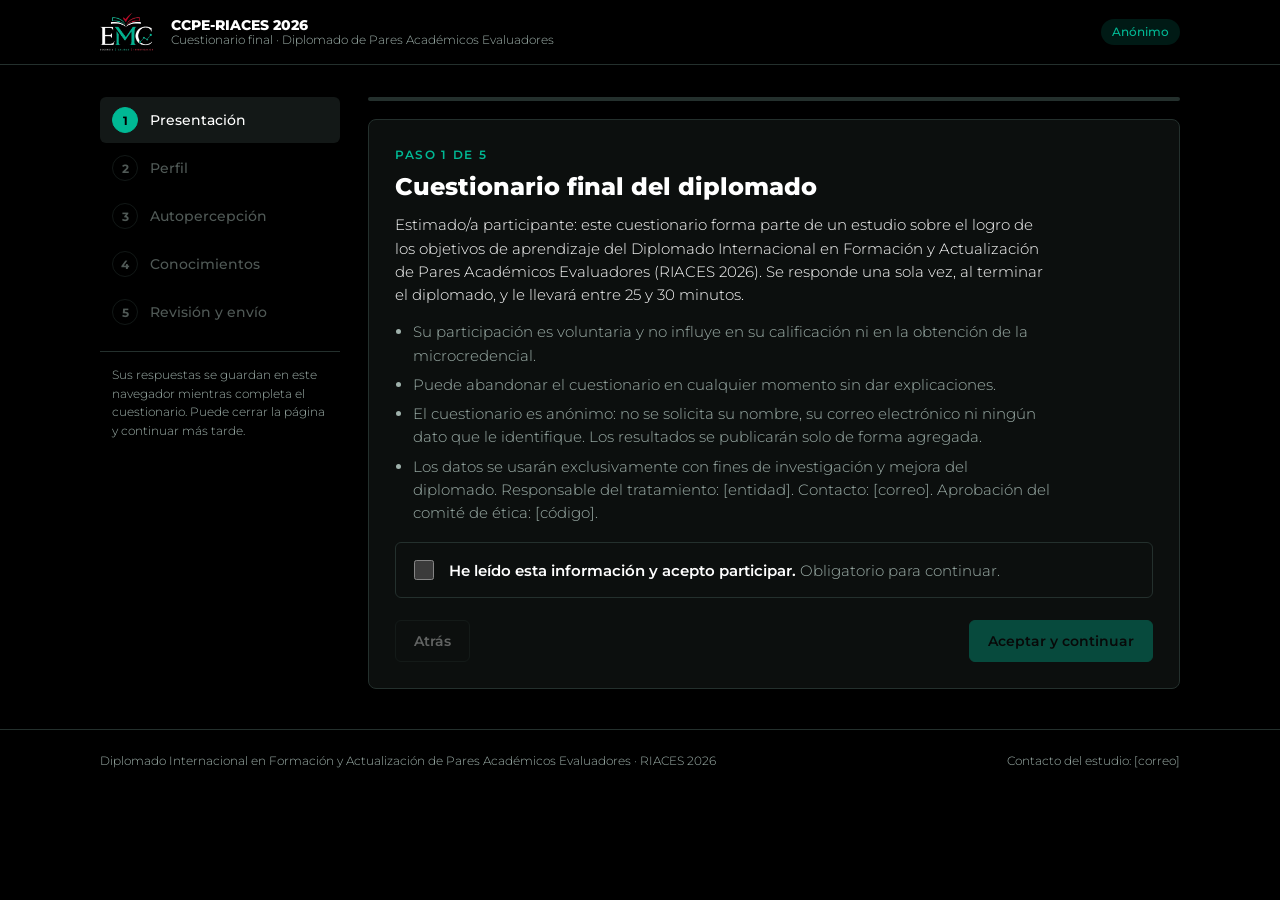
==== index.html @ 91d0dead "Cuestionario CCPE-RIACES 2026 (solo postest) y panel de evaluadores - index.html: cuestionario anóni" ====
<!DOCTYPE html>
<html lang="es">
<head>
<meta charset="utf-8">
<meta name="viewport" content="width=device-width, initial-scale=1">
<title>Cuestionario final · CCPE-RIACES 2026</title>
<meta name="robots" content="noindex">
<link href="https://fonts.googleapis.com/css2?family=Montserrat:wght@300;400;500;600;700;800;900&display=swap" rel="stylesheet">
<link rel="stylesheet" href="assets/base.css">
<style>
.runner{display:grid;grid-template-columns:240px 1fr;gap:28px;align-items:start;padding-top:32px}
.steps{position:sticky;top:90px;display:flex;flex-direction:column;gap:2px}
.steps button{display:flex;align-items:center;gap:12px;text-align:left;background:none;border:none;padding:10px 12px;border-radius:6px;cursor:pointer;color:var(--muted);font-weight:500;font-size:14px}
.steps button:disabled{cursor:default;opacity:.5}
.steps button .n{width:26px;height:26px;border-radius:50%;border:1px solid var(--line);display:flex;align-items:center;justify-content:center;font-size:12px;font-weight:700;flex:none}
.steps button.done .n{background:var(--accent-soft);border-color:var(--accent);color:var(--accent)}
.steps button[aria-current="step"]{background:var(--panel2);color:var(--text)}
.steps button[aria-current="step"] .n{background:var(--accent);border-color:var(--accent);color:#000}
.steps .side{margin-top:14px;padding:14px 12px;border-top:1px solid var(--line);font-size:12px;color:var(--muted)}
.stage .panel{padding:26px}
.progress{height:4px;background:var(--line);border-radius:2px;overflow:hidden;margin-bottom:18px}
.progress i{display:block;height:100%;background:var(--accent);transition:width .25s}
.navrow{display:flex;justify-content:space-between;gap:10px;margin-top:22px;flex-wrap:wrap;align-items:center}
.consent li{margin:6px 0}
.check{display:flex;gap:12px;align-items:center;margin-top:18px;padding:14px;border:1px solid var(--line);border-radius:6px;cursor:pointer}
.check input{accent-color:var(--accent);width:20px;height:20px;flex:none}
.codegrid{display:grid;grid-template-columns:repeat(3,1fr);gap:14px;margin-top:18px}
label.f{display:flex;flex-direction:column;gap:6px;font-size:13px;color:var(--muted)}
input.t,select.t{background:var(--panel2);border:1px solid var(--line);border-radius:6px;padding:10px 12px;color:var(--text);font:inherit;font-weight:400}
input.t:focus,select.t:focus{border-color:var(--accent);outline:none}
.code{display:flex;gap:6px;margin-top:22px;align-items:center;flex-wrap:wrap}
.code span.c{width:48px;height:58px;border:1px solid var(--line);border-radius:6px;display:flex;align-items:center;justify-content:center;font-weight:900;font-size:26px;background:var(--panel2)}
.code span.c.ok{border-color:var(--accent);color:var(--accent)}
.code .sep{width:10px}
.qa{display:flex;flex-direction:column;gap:18px}
.qa .q{display:grid;grid-template-columns:52px 1fr;gap:10px 14px;padding:4px 0 16px;border-bottom:1px solid var(--line)}
.qa .q .id{font-weight:800;color:var(--accent)}
.qa .q.miss{box-shadow:inset 3px 0 0 var(--red);padding-left:10px}
.opts{display:flex;gap:6px;flex-wrap:wrap}
.opt{border:1px solid var(--line);background:transparent;border-radius:999px;padding:7px 13px;font-size:13px;cursor:pointer}
.opt:hover{border-color:var(--accent)}
.opt[aria-pressed="true"]{background:var(--accent);border-color:var(--accent);color:#000;font-weight:600}
.hint{font-size:12px;color:var(--muted);margin-top:4px}
.lk-head{display:grid;grid-template-columns:1fr repeat(5,46px);gap:6px;font-size:11px;color:var(--muted);text-align:center;align-items:end;padding:8px 0;position:sticky;top:64px;background:var(--panel);z-index:2}
.lk-head span:first-child{text-align:left}
.lk-mod{margin-top:16px;font-weight:700;font-size:13px;color:var(--accent);letter-spacing:.06em;text-transform:uppercase}
.lk{display:grid;grid-template-columns:1fr repeat(5,46px);gap:6px;align-items:center;padding:10px 0;border-bottom:1px solid var(--line)}
.lk.miss{box-shadow:inset 3px 0 0 var(--red);padding-left:10px}
.lk p b{color:var(--accent);font-weight:800;margin-right:8px}
.lk button{height:38px;border-radius:6px;border:1px solid var(--line);background:transparent;cursor:pointer;font-weight:700}
.lk button:hover{border-color:var(--accent)}
.lk button[aria-pressed="true"]{background:var(--accent);border-color:var(--accent);color:#000}
.qnav{display:flex;gap:14px;flex-wrap:wrap;margin-bottom:20px}
.qnav .grp{display:flex;gap:4px;align-items:center;flex-wrap:wrap}
.qnav .grp small{font-size:11px;color:var(--muted);margin-right:4px;font-weight:600}
.qdot{width:22px;height:22px;border-radius:50%;border:1px solid var(--line);background:transparent;font-size:9px;font-weight:700;cursor:pointer;color:var(--muted);padding:0}
.qdot.ans{background:rgba(0,184,148,.45);color:#fff;border-color:transparent}
.qdot.cur{box-shadow:0 0 0 2px #fff}
.qdot:disabled{cursor:default;opacity:.4}
.stem{font-size:19px;font-weight:400;line-height:1.5;max-width:70ch}
.stem b{color:var(--accent);font-weight:900;margin-right:10px}
.mc{display:flex;flex-direction:column;gap:8px;margin-top:20px;max-width:780px}
.mc button{display:grid;grid-template-columns:34px 1fr;gap:12px;align-items:center;text-align:left;border:1px solid var(--line);background:var(--panel2);border-radius:8px;padding:12px 14px;cursor:pointer;font-size:15px;font-weight:300;line-height:1.45}
.mc button .L{width:30px;height:30px;border-radius:50%;border:1px solid var(--line);display:flex;align-items:center;justify-content:center;font-weight:800;font-size:13px}
.mc button:hover{border-color:var(--accent)}
.mc button[aria-pressed="true"]{border-color:var(--accent);background:var(--accent-soft)}
.mc button[aria-pressed="true"] .L{background:var(--accent);color:#000;border-color:var(--accent)}
.mc button.dk{color:var(--muted);font-style:italic}
.kbd{font-size:12px;color:var(--muted)}
.kbd kbd{font-family:inherit;border:1px solid var(--line);border-radius:4px;padding:1px 6px;font-size:11px}
.err{margin-top:16px;padding:12px 16px;border-radius:8px;border-left:4px solid var(--red);background:var(--red-soft)}
.sum{display:grid;grid-template-columns:repeat(4,1fr)}
.big{font-weight:900;font-size:44px;letter-spacing:.12em;color:var(--accent)}
.spinner{width:18px;height:18px;border:2px solid rgba(0,0,0,.3);border-top-color:#000;border-radius:50%;animation:sp 0.8s linear infinite}
@keyframes sp{to{transform:rotate(360deg)}}
textarea.t{width:100%;min-height:120px;background:var(--panel2);border:1px solid var(--line);border-radius:6px;color:var(--text);font:12px/1.4 monospace;padding:10px}
@media (max-width:900px){.runner{grid-template-columns:1fr}.steps{position:static;flex-direction:row;flex-wrap:wrap}.sum{grid-template-columns:repeat(2,1fr)}}
@media (max-width:560px){.codegrid{grid-template-columns:1fr}.lk,.lk-head{grid-template-columns:1fr repeat(5,34px)}.qa .q{grid-template-columns:1fr}.stage .panel{padding:18px}}

/* v2 · escala retrospectiva antes/ahora */
.rt{display:grid;grid-template-columns:1fr auto;gap:10px 18px;align-items:center;padding:12px 0;border-bottom:1px solid var(--line)}
.rt.miss{box-shadow:inset 3px 0 0 var(--red);padding-left:10px}
.rt p b{color:var(--accent);font-weight:800;margin-right:8px}
.rt .pair{display:flex;flex-direction:column;gap:6px}
.rt .row{display:grid;grid-template-columns:150px repeat(5,40px);gap:5px;align-items:center}
.rt .row span{font-size:12px;color:var(--muted);text-align:right;padding-right:6px}
.rt .row.now span{color:var(--text);font-weight:600}
.rt button{height:34px;border-radius:6px;border:1px solid var(--line);background:transparent;cursor:pointer;font-weight:700;font-size:13px}
.rt button:hover{border-color:var(--accent)}
.rt .row.before button[aria-pressed="true"]{background:#fff;border-color:#fff;color:#000}
.rt .row.now button[aria-pressed="true"]{background:var(--accent);border-color:var(--accent);color:#000}
.scale{display:grid;grid-template-columns:150px repeat(5,40px);gap:5px;font-size:11px;color:var(--muted);text-align:center;justify-content:end;padding:8px 0;position:sticky;top:64px;background:var(--panel);z-index:2;border-bottom:1px solid var(--line)}
@media (max-width:760px){.rt{grid-template-columns:1fr}.rt .row,.scale{grid-template-columns:110px repeat(5,1fr)}.scale{justify-content:stretch}}
</style>
</head>
<body>
<header class="top"><div class="wrap">
  <img src="assets/logo.png" alt="EMC · La Clase de Kike">
  <div class="brandtxt"><b>CCPE-RIACES 2026</b><span>Cuestionario final · Diplomado de Pares Académicos Evaluadores</span></div>
  <span class="pill acc">Anónimo</span>
</div></header>

<main class="wrap runner">
  <aside class="steps" id="steps" aria-label="Pasos del cuestionario"></aside>
  <div class="stage" id="stage" aria-live="polite"></div>
</main>
<footer class="ft"><div class="wrap"><span>Diplomado Internacional en Formación y Actualización de Pares Académicos Evaluadores · RIACES 2026</span><span>Contacto del estudio: [correo]</span></div></footer>

<script src="config.js"></script>
<script src="assets/items.js"></script>
<script>
const API = (window.CCPE_CONFIG||{}).API_URL || '';
const ITEMS = window.CCPE_ITEMS;
const BITEMS = window.CCPE_BITEMS;
const MODS = ['Perspectiva iberoamericana del aseguramiento de la calidad','Actuación estratégica del par en la evaluación externa','Innovación y juicio evaluativo'];
const COUNTRIES = ['Argentina','Bolivia','Brasil','Chile','Colombia','Costa Rica','Cuba','Ecuador','El Salvador','España','Guatemala','Honduras','México','Nicaragua','Panamá','Paraguay','Perú','Portugal','Puerto Rico','República Dominicana','Uruguay','Venezuela','Otro'];
const AQ = [
 {id:'A2',q:'País en el que desarrolla principalmente su actividad',sel:COUNTRIES},
 {id:'A3',q:'Género',o:['Mujer','Hombre','Otro','Prefiero no responder']},
 {id:'A4',q:'Edad',o:['< 35','35-44','45-54','55-64','65 o más']},
 {id:'A5',q:'Máximo nivel académico alcanzado',o:['Grado o licenciatura','Especialización','Máster o maestría','Doctorado']},
 {id:'A6',q:'Área de conocimiento principal',sel:['Educación','Artes y humanidades','Ciencias sociales, periodismo e información','Administración de empresas y derecho','Ciencias naturales, matemáticas y estadística','Tecnologías de la información y la comunicación','Ingeniería, industria y construcción','Agricultura, silvicultura, pesca y veterinaria','Salud y bienestar','Servicios']},
 {id:'A7',q:'Perfil profesional principal',o:['Par evaluador activo','Personal técnico de agencia','Responsable o gestor de calidad en una IES','Directivo de IES','Docente o investigador','Otro']},
 {id:'A8',q:'Años de experiencia en aseguramiento de la calidad',o:['Menos de 2','2-5','6-10','Más de 10']},
 {id:'A9',q:'Número de evaluaciones externas en las que ha participado como par',o:['0','1-3','4-10','Más de 10']},
 {id:'A10',q:'Modalidades de evaluación externa en las que ha participado',o:['Presencial','Virtual','Híbrida','Ninguna'],multi:1},
 {id:'A11',q:'¿Ha evaluado alguna vez con un marco distinto al de su propio país?',o:['Sí','No']},
 {id:'A12',q:'Formación previa como par evaluador (antes de este diplomado)',o:['Ninguna','De una agencia nacional','Edición 2025 de este diplomado','Otra formación internacional'],multi:1},
 {id:'A13',q:'Frecuencia con la que usa IA generativa en su trabajo profesional',o:['Nunca','Rara vez','A veces','A menudo','Siempre']},
 {id:'A14',q:'Familiaridad con las microcredenciales antes del diplomado',o:['Ninguna','Baja','Media','Alta']},
 {id:'A15',q:'Número de sesiones sincrónicas del diplomado a las que asistió',o:['0','1','2','3','4','5','6']},
 {id:'A16',q:'Proporción de lecturas base que leyó',o:['Ninguna','Menos de la mitad','La mitad o más','Todas']},
 {id:'A17',q:'Número de foros del diplomado en los que participó',o:['0','1','2','3']}];
const STEPS = ['Presentación','Perfil','Autopercepción','Conocimientos','Revisión y envío'];
const NS = STEPS.length;
const L = 'ABCDE';
const $ = s => document.querySelector(s);
const esc = s => String(s).replace(/[&<>"]/g, c => ({'&':'&amp;','<':'&lt;','>':'&gt;','"':'&quot;'}[c]));
const DRAFT = 'ccpe-riaces-2026-postest';

/* ---- Estado y borrador local ---- */
function nuevoOrden(){ // aleatoriza el orden de las preguntas dentro de cada módulo
  const o=[];for(let m=0;m<3;m++){const g=[...Array(10)].map((_,i)=>m*10+i);for(let i=g.length-1;i>0;i--){const j=Math.floor(Math.random()*(i+1));[g[i],g[j]]=[g[j],g[i]];}o.push(...g);}return o;}
const nuevo = () => ({step:0,max:0,consent:false,A:{},B:{},C:{},pos:0,orden:nuevoOrden(),t0:Date.now(),enviado:null});
let S = nuevo();
let showMiss = false, sending = false, sendErr = '';
function guardarBorrador(){try{localStorage.setItem(DRAFT,JSON.stringify(S));}catch(e){}}
function leerBorrador(){try{const d=JSON.parse(localStorage.getItem(DRAFT)||'null');return d&&d.orden&&d.orden.length===30?d:null;}catch(e){return null;}}
function borrarBorrador(){try{localStorage.removeItem(DRAFT);}catch(e){}}

const missA=()=>AQ.filter(q=>{const v=S.A[q.id];return v==null||v===''||(Array.isArray(v)&&!v.length);}).map(q=>q.id);
const missB=()=>BITEMS.filter(b=>!(S.B[b.id]&&S.B[b.id].antes&&S.B[b.id].ahora)).map(b=>b.id);
const nC=()=>Object.keys(S.C).length;
function done(i){return [S.consent,!missA().length,!missB().length,nC()===30,!!S.enviado][i];}
function progress(){const p=[S.consent?1:0,1-missA().length/AQ.length,1-missB().length/18,nC()/30];return Math.round(p.reduce((a,b)=>a+b,0)/4*100);}
function goStep(i){S.step=i;S.max=Math.max(S.max,i);showMiss=false;guardarBorrador();render();window.scrollTo({top:0});}

/* ---- Pasos laterales ---- */
function renderSteps(){
  $('#steps').innerHTML=STEPS.map((t,i)=>`<button class="${done(i)?'done':''}" ${i===S.step?'aria-current="step"':''} data-s="${i}" ${i>S.max||S.enviado?'disabled':''}><span class="n">${done(i)?'✓':i+1}</span>${t}</button>`).join('')+
   `<div class="side">Sus respuestas se guardan en este navegador mientras completa el cuestionario. Puede cerrar la página y continuar más tarde.</div>`;
  document.querySelectorAll('#steps [data-s]').forEach(b=>b.onclick=()=>goStep(+b.dataset.s));
}
function nav(nextLabel,nextOk=true){return `<div class="navrow"><button class="btn ghost" id="prev" ${S.step===0?'disabled':''}>Atrás</button><button class="btn" id="next" ${nextOk?'':'disabled'}>${nextLabel||'Siguiente'}</button></div>`;}
function bindNav(onNext){const p=$('#prev'),n=$('#next');if(p)p.onclick=()=>goStep(S.step-1);if(n)n.onclick=onNext||(()=>goStep(S.step+1));}
function keepScroll(fn){const y=window.scrollY;fn();window.scrollTo(0,y);}
const head=(t,sub)=>`<p class="eyebrow">Paso ${S.step+1} de ${NS}${sub?' · '+sub:''}</p><h2 style="margin:8px 0 12px">${t}</h2>`;

/* ---- Render ---- */
function render(){
  renderSteps(); const st=$('#stage');
  if(S.enviado){renderGracias(st);return;}
  let h=`<div class="progress" role="progressbar" aria-valuenow="${progress()}" aria-valuemin="0" aria-valuemax="100"><i style="width:${progress()}%"></i></div>`;

  if(S.step===0){
    h+=`<div class="panel">${head('Cuestionario final del diplomado')}
    <p style="max-width:66ch">Estimado/a participante: este cuestionario forma parte de un estudio sobre el logro de los objetivos de aprendizaje del Diplomado Internacional en Formación y Actualización de Pares Académicos Evaluadores (RIACES 2026). Se responde una sola vez, al terminar el diplomado, y le llevará entre 25 y 30 minutos.</p>
    <ul class="consent muted" style="max-width:66ch;margin-top:14px;padding-left:18px">
      <li>Su participación es voluntaria y no influye en su calificación ni en la obtención de la microcredencial.</li>
      <li>Puede abandonar el cuestionario en cualquier momento sin dar explicaciones.</li>
      <li>El cuestionario es anónimo: no se solicita su nombre, su correo electrónico ni ningún dato que le identifique. Los resultados se publicarán solo de forma agregada.</li>
      <li>Los datos se usarán exclusivamente con fines de investigación y mejora del diplomado. Responsable del tratamiento: [entidad]. Contacto: [correo]. Aprobación del comité de ética: [código].</li></ul>
    <label class="check" for="consent"><input type="checkbox" id="consent" ${S.consent?'checked':''}><span><b style="font-weight:600">He leído esta información y acepto participar.</b> <span class="muted">Obligatorio para continuar.</span></span></label>
    ${nav('Aceptar y continuar',S.consent)}</div>`;
    st.innerHTML=h;$('#consent').onchange=e=>{S.consent=e.target.checked;guardarBorrador();render();};bindNav();return;}

  if(S.step===1){const miss=showMiss?missA():[];
    h+=`<div class="panel">${head('Datos de perfil','Bloque A')}<p class="muted">Todas las preguntas son obligatorias. En las marcadas como «varias respuestas» puede elegir más de una opción.</p><div class="qa" style="margin-top:18px">`+
    AQ.map(q=>`<div class="q ${miss.includes(q.id)?'miss':''}" id="q-${q.id}"><span class="id">${q.id}</span><div><p style="margin-bottom:8px;font-weight:500">${q.q}${q.multi?' <span class="muted" style="font-weight:300">(varias respuestas)</span>':''}</p>${q.sel?`<select class="t" data-a="${q.id}" aria-label="${esc(q.q)}"><option value="">Seleccione…</option>${q.sel.map(o=>`<option ${S.A[q.id]===o?'selected':''}>${o}</option>`).join('')}</select>`:`<div class="opts">${q.o.map(o=>{const on=q.multi?(S.A[q.id]||[]).includes(o):S.A[q.id]===o;return `<button class="opt" data-a="${q.id}" data-v="${esc(o)}" aria-pressed="${on}">${o}</button>`;}).join('')}</div>`}</div></div>`).join('')+
    `</div>${miss.length?`<div class="err">Faltan por responder: ${miss.join(', ')}.</div>`:''}${nav()}</div>`;
    st.innerHTML=h;
    st.querySelectorAll('select[data-a]').forEach(s=>s.onchange=()=>{if(s.value)S.A[s.dataset.a]=s.value;else delete S.A[s.dataset.a];guardarBorrador();keepScroll(render);});
    st.querySelectorAll('button.opt').forEach(b=>b.onclick=()=>{const q=AQ.find(x=>x.id===b.dataset.a),v=b.dataset.v;
      if(q.multi){let arr=S.A[q.id]||[];if(arr.includes(v))arr=arr.filter(x=>x!==v);else{arr=(v==='Ninguna')?['Ninguna']:[...arr.filter(x=>x!=='Ninguna'),v];}S.A[q.id]=arr;if(!arr.length)delete S.A[q.id];}else S.A[q.id]=v;
      guardarBorrador();keepScroll(render);});
    bindNav(()=>{if(missA().length){showMiss=true;render();const f=document.getElementById('q-'+missA()[0]);if(f)f.scrollIntoView({block:'center'});}else goStep(2);});
    return;}

  if(S.step===2){const miss=showMiss?missB():[];
    const btns=(id,k)=>[1,2,3,4,5].map(v=>`<button data-b="${id}" data-k="${k}" data-v="${v}" aria-pressed="${(S.B[id]||{})[k]===v}" aria-label="${id} ${k==='antes'?'antes del diplomado':'ahora'}: ${v}">${v}</button>`).join('');
    h+=`<div class="panel">${head('¿En qué medida se siente capaz…?','Bloque B')}
    <p style="max-width:68ch">Para cada tarea, valore <b style="font-weight:600">cómo se sentía antes de empezar el diplomado</b> y <b style="font-weight:600;color:var(--accent)">cómo se siente ahora</b>. Intente recordar honestamente su punto de partida.</p>
    <p class="muted" style="margin-top:6px">1 = Nada capaz · 2 = Poco capaz · 3 = Moderadamente capaz · 4 = Bastante capaz · 5 = Totalmente capaz. <span class="num">${18-missB().length}/18</span> completos.</p>
    <div style="margin-top:12px"><div class="scale"><span></span><span>1<br>Nada</span><span>2</span><span>3</span><span>4</span><span>5<br>Total</span></div>`+
    [1,2,3].map(m=>`<div class="lk-mod">Módulo ${m}</div>`+BITEMS.filter(x=>Math.ceil(x.ses/2)===m).map(x=>`<div class="rt ${miss.includes(x.id)?'miss':''}" id="q-${x.id}"><p><b>${x.id}</b>${esc(x.t)}</p><div class="pair"><div class="row before"><span>Antes del diplomado</span>${btns(x.id,'antes')}</div><div class="row now"><span>Ahora</span>${btns(x.id,'ahora')}</div></div></div>`).join('')).join('')+
    `</div>${miss.length?`<div class="err">Faltan por responder (antes y ahora): ${miss.join(', ')}.</div>`:''}${nav()}</div>`;
    st.innerHTML=h;
    st.querySelectorAll('.rt button').forEach(b=>b.onclick=()=>{const id=b.dataset.b;S.B[id]=Object.assign({},S.B[id],{[b.dataset.k]:+b.dataset.v});guardarBorrador();keepScroll(render);});
    bindNav(()=>{if(missB().length){showMiss=true;render();const f=document.getElementById('q-'+missB()[0]);if(f)f.scrollIntoView({block:'center'});}else{S.pos=0;goStep(3);}});
    return;}

  if(S.step===3){renderC(st,h);return;}
  renderEnvio(st,h);
}

function renderC(st,h){
  const pos=S.pos, idx=S.orden[pos], it=ITEMS[idx], id='C'+(idx+1), a=S.C[id], m=Math.floor(pos/10);
  const firstOpen=S.orden.findIndex(i=>!S.C['C'+(i+1)]);
  const reach=firstOpen===-1?29:firstOpen;
  const dot=p=>{const ans=!!S.C['C'+(S.orden[p]+1)];return `<button class="qdot ${ans?'ans':''} ${p===pos?'cur':''}" data-p="${p}" ${p>reach?'disabled':''} aria-label="Pregunta ${p+1}${ans?', respondida':''}">${p+1}</button>`;};
  h+=`<div class="panel"><p class="eyebrow">Paso 4 de ${NS} · Bloque C · <span class="num">${nC()}/30</span> respondidas</p>
  <div class="qnav" style="margin-top:12px">${[0,1,2].map(g=>`<div class="grp"><small>M${g+1}</small>${[...Array(10)].map((_,j)=>dot(g*10+j)).join('')}</div>`).join('')}</div>
  <p class="muted" style="font-size:13px;margin-bottom:10px">Módulo ${m+1} · ${MODS[m]}</p>
  <p class="stem"><b>${pos+1}.</b>${esc(it.s)}</p>
  <div class="mc" role="radiogroup" aria-label="Opciones de respuesta">${[...it.o,'No lo sé.'].map((o,j)=>`<button class="${j===4?'dk':''}" role="radio" data-o="${L[j]}" aria-checked="${a===L[j]}" aria-pressed="${a===L[j]}"><span class="L">${L[j]}</span><span>${esc(o)}</span></button>`).join('')}</div>
  <div class="navrow"><button class="btn ghost" id="qp">${pos===0?'Volver al bloque B':'Pregunta anterior'}</button>
  <span class="kbd">Teclas <kbd>A</kbd>-<kbd>E</kbd> para responder · <kbd>←</kbd> <kbd>→</kbd> para moverse</span>
  <button class="btn" id="qn" ${a?'':'disabled'}>${pos===29?'Revisar y enviar':'Siguiente pregunta'}</button></div>
  ${a?'':'<p class="hint" style="text-align:right">Elija una opción para continuar. Si no conoce la respuesta, marque «No lo sé».</p>'}</div>`;
  st.innerHTML=h;
  st.querySelectorAll('.mc button').forEach(b=>b.onclick=()=>responder(b.dataset.o));
  st.querySelectorAll('.qdot').forEach(b=>b.onclick=()=>{S.pos=+b.dataset.p;guardarBorrador();render();});
  $('#qp').onclick=()=>{if(S.pos===0)goStep(2);else{S.pos--;guardarBorrador();render();}};
  $('#qn').onclick=avanzarC;
}
function responder(o){S.C['C'+(S.orden[S.pos]+1)]=o;guardarBorrador();render();}
function avanzarC(){if(!S.C['C'+(S.orden[S.pos]+1)])return;if(S.pos<29){S.pos++;guardarBorrador();render();}else goStep(4);}
document.addEventListener('keydown',e=>{
  if(S.step!==3||S.enviado||/INPUT|SELECT|TEXTAREA/.test(document.activeElement.tagName))return;
  const k=e.key.toUpperCase();
  if(k.length===1&&'ABCDE'.includes(k)){responder(k);}
  else if(e.key==='ArrowRight'){avanzarC();}
  else if(e.key==='ArrowLeft'&&S.pos>0){S.pos--;render();}
});

function payload(){return {consentimiento:S.consent,A:S.A,B:S.B,C:S.C,orden:S.orden.map(i=>'C'+(i+1)).join(','),duracion:(Date.now()-S.t0)/1000};}
function renderEnvio(st,h){
  const pend=[!S.consent&&'el consentimiento',missA().length&&('perfil: '+missA().join(', ')),missB().length&&('bloque B: '+missB().join(', ')),nC()<30&&((30-nC())+' preguntas del bloque C')].filter(Boolean);
  const nk=Object.values(S.C).filter(v=>v==='E').length;
  h+=`<div class="panel">${head('Revisión y envío')}
  <div class="tiles sum" style="margin-top:6px;grid-template-columns:repeat(3,1fr)">
    <div class="tile"><div class="v num">${AQ.length-missA().length}/${AQ.length}</div><div class="k">datos de perfil</div></div>
    <div class="tile"><div class="v num">${18-missB().length}/18</div><div class="k">ítems de autopercepción (antes y ahora)</div></div>
    <div class="tile"><div class="v num">${nC()}/30</div><div class="k">preguntas de conocimientos (${nk} «No lo sé»)</div></div></div>
  ${pend.length?`<div class="err">Antes de enviar falta completar: ${pend.join('; ')}.</div>`:`<p style="margin-top:18px;max-width:66ch">Puede volver atrás para revisar cualquier respuesta. Cuando pulse «Enviar respuestas», ya no podrá modificarlas.</p>`}
  ${sendErr?`<div class="err"><b style="font-weight:700">No se han podido enviar las respuestas.</b> ${esc(sendErr)} Compruebe su conexión y vuelva a intentarlo; sus respuestas siguen guardadas en este navegador.</div>`:''}
  <div class="navrow"><button class="btn ghost" id="prev">Atrás</button><button class="btn" id="send" ${pend.length||sending?'disabled':''}>${sending?'<span class="spinner"></span> Enviando…':'Enviar respuestas'}</button></div></div>`;
  st.innerHTML=h;
  $('#prev').onclick=()=>{S.pos=29;goStep(3);};
  $('#send').onclick=enviar;
}
function enviar(){
  if(sending)return; sending=true; sendErr=''; render();
  const ok=r=>{sending=false;S.enviado={id:r&&r.id,fecha:new Date().toISOString()};borrarBorrador();try{localStorage.setItem(DRAFT+'-enviado',JSON.stringify(S.enviado));}catch(e){}render();window.scrollTo({top:0});};
  const ko=e=>{sending=false;sendErr=(e&&e.message)?e.message:String(e||'');render();};
  if(!API){ko(new Error('La página no está conectada al servidor del estudio.'));return;}
  fetch(API,{method:'POST',body:JSON.stringify(Object.assign({accion:'guardar'},payload()))})
    .then(r=>r.json()).then(d=>{if(d&&d.ok)ok(d);else ko(new Error((d&&d.error)||'Respuesta no válida del servidor.'));})
    .catch(()=>ko(new Error('Sin conexión con el servidor.')));
}
function renderGracias(st){
  st.innerHTML=`<div class="panel" style="padding:34px"><p class="eyebrow">Respuestas enviadas</p><h1 style="margin:10px 0 14px">Gracias por participar</h1>
  <p style="max-width:62ch">Sus respuestas se han registrado de forma anónima. Nos ayudarán a comprobar si el diplomado cumple sus objetivos y a mejorar las próximas ediciones.</p>
  <p class="muted" style="max-width:62ch;margin-top:12px">Ya puede cerrar esta página.</p></div>`;
}
function renderCerrado(){
  $('#steps').innerHTML='';
  $('#stage').innerHTML=`<div class="panel" style="padding:34px"><p class="eyebrow">Cuestionario no disponible</p><h2 style="margin:10px 0 12px">El cuestionario no está abierto en este momento</h2><p class="muted" style="max-width:62ch">Se abrirá al terminar la Sesión 6 del diplomado. Recibirá el enlace por los canales del curso.</p></div>`;
}

/* ---- Inicio ---- */
function iniciar(){
  let prev=null;try{prev=JSON.parse(localStorage.getItem(DRAFT+'-enviado')||'null');}catch(e){}
  const d=leerBorrador();
  if(prev&&!d){S.enviado=prev;render();
    $('#stage').insertAdjacentHTML('beforeend','<div class="navrow"><span class="muted" style="font-size:13px">¿Otra persona va a responder desde este mismo dispositivo?</span><button class="btn ghost" id="otra">Empezar un cuestionario nuevo</button></div>');
    $('#otra').onclick=()=>{try{localStorage.removeItem(DRAFT+'-enviado');}catch(e){}S=nuevo();render();window.scrollTo({top:0});};}
  else{if(d&&!d.enviado){S=Object.assign(nuevo(),d);}render();}
}
$('#stage').innerHTML='<div class="panel" style="padding:26px"><p class="muted">Cargando el cuestionario…</p></div>';
if(!API){$('#stage').innerHTML='<div class="err">Falta configurar la dirección del servidor en config.js.</div>';}
else fetch(API+'?accion=estado').then(r=>r.json()).then(e=>{if(e&&e.abierto===false)renderCerrado();else iniciar();})
  .catch(()=>iniciar()); // sin conexión: se deja responder; el envío avisará si falla
</script>
</body>
</html>
---- assets/base.css ----
:root{
  /* Marca EMC · mundo oscuro único */
  --bg:#000000; --panel:#0c0f0e; --panel2:#131817; --line:#24302d; --text:#ffffff; --muted:#9fb1ab;
  --accent:#00B894; --accent-soft:rgba(0,184,148,.14); --red:#B80024; --red-soft:rgba(184,0,36,.2);
  --body:'Montserrat',system-ui,-apple-system,'Segoe UI',sans-serif;
  color-scheme:dark;
}
*{box-sizing:border-box}
html,body{margin:0;background:var(--bg);color:var(--text);font-family:var(--body);font-weight:300;font-size:15px;line-height:1.55}
button{font-family:inherit;color:inherit}
:focus-visible{outline:2px solid var(--accent);outline-offset:2px}
h1,h2,h3{font-family:var(--body);text-wrap:balance;margin:0}
h1{font-weight:900;font-size:clamp(26px,4vw,40px);line-height:1.1}
h2{font-weight:800;font-size:24px;line-height:1.2}
h3{font-weight:700;font-size:16px}
p{margin:0}
.wrap{max-width:1120px;margin:0 auto;padding:0 20px}
.muted{color:var(--muted)}
.eyebrow{font-weight:600;font-size:12px;letter-spacing:.14em;text-transform:uppercase;color:var(--accent)}
.num{font-variant-numeric:tabular-nums}
header.top{position:sticky;top:0;z-index:20;background:rgba(0,0,0,.94);border-bottom:1px solid var(--line)}
header.top .wrap{display:flex;align-items:center;gap:18px;min-height:64px;flex-wrap:wrap}
header.top img{height:38px;width:auto;display:block}
.brandtxt{display:flex;flex-direction:column;line-height:1.15;margin-right:auto}
.brandtxt b{font-weight:800;font-size:14px}
.brandtxt span{font-size:12px;color:var(--muted)}
.btn{display:inline-flex;align-items:center;gap:8px;border-radius:6px;padding:11px 18px;font-weight:600;font-size:14px;cursor:pointer;border:1px solid var(--accent);background:var(--accent);color:#000}
.btn:hover{filter:brightness(1.1)}
.btn.ghost{background:transparent;color:var(--text);border-color:var(--line)}
.btn.ghost:hover{border-color:var(--accent)}
.btn:disabled{opacity:.35;cursor:not-allowed}
.panel{background:var(--panel);border:1px solid var(--line);border-radius:8px}
.pill{display:inline-flex;align-items:center;gap:6px;border:1px solid var(--line);border-radius:999px;padding:3px 10px;font-size:12px;font-weight:500;color:var(--muted)}
.pill.acc{border-color:transparent;background:var(--accent-soft);color:var(--accent)}
.pill.red{border-color:transparent;background:var(--red);color:#fff}
.tiles{display:grid;gap:1px;background:var(--line);border:1px solid var(--line);border-radius:8px;overflow:hidden}
.tile{background:var(--panel);padding:16px 18px}
.tile .v{font-weight:900;font-size:26px;line-height:1.1}
.tile .k{font-size:12px;color:var(--muted);margin-top:6px}
footer.ft{border-top:1px solid var(--line);padding:22px 0;color:var(--muted);font-size:12px;margin-top:40px}
footer.ft .wrap{display:flex;justify-content:space-between;gap:10px;flex-wrap:wrap}
@media (prefers-reduced-motion:reduce){*{transition:none!important;animation:none!important}}
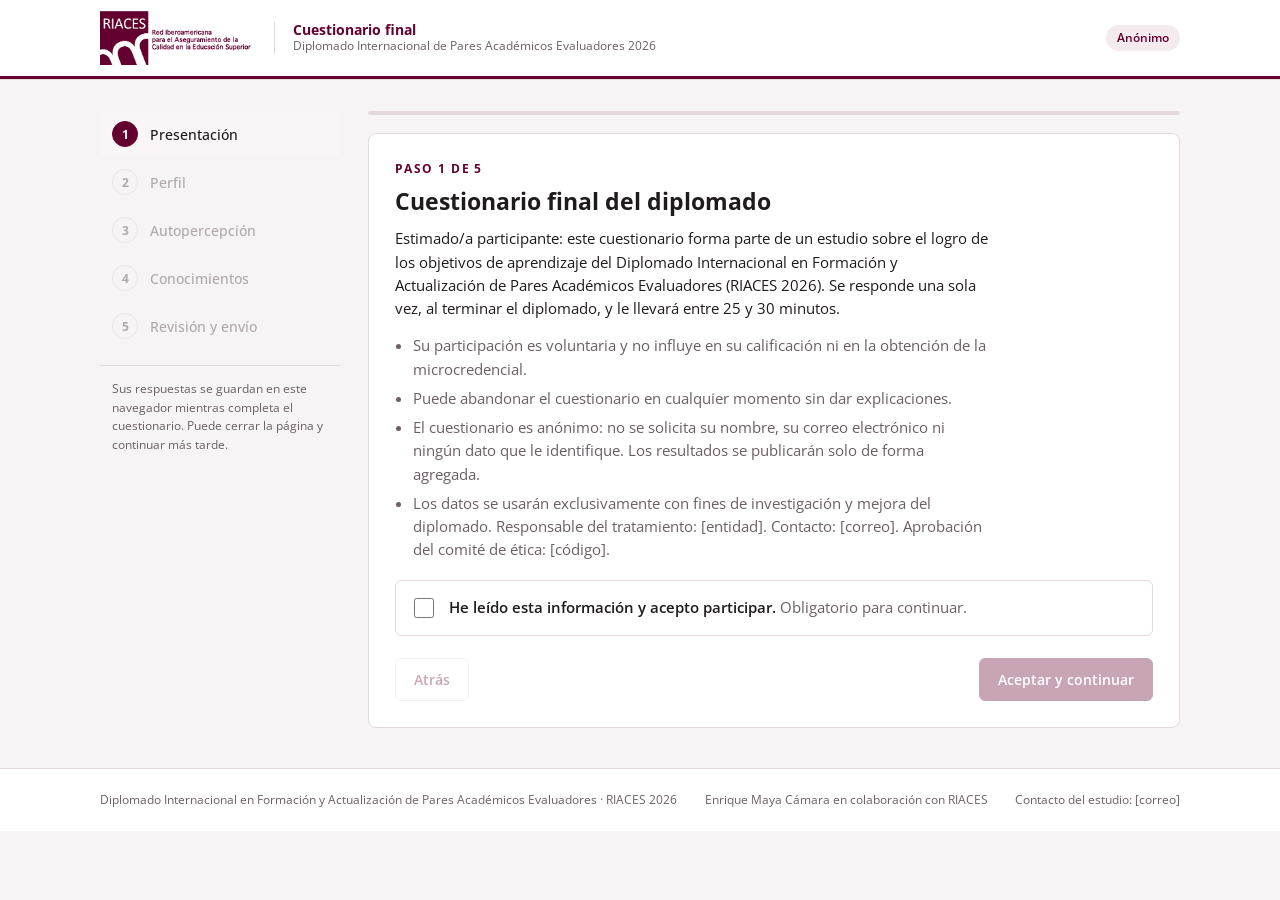
==== commit 8fc42ef7: "Aplicar la identidad de RIACES al cuestionario y al panel - Logotipo de RIACES y paleta clara con el" ====
--- a/index.html
+++ b/index.html
@@ -5,7 +5,7 @@
 <meta name="viewport" content="width=device-width, initial-scale=1">
 <title>Cuestionario final · CCPE-RIACES 2026</title>
 <meta name="robots" content="noindex">
-<link href="https://fonts.googleapis.com/css2?family=Montserrat:wght@300;400;500;600;700;800;900&display=swap" rel="stylesheet">
+<link href="https://fonts.googleapis.com/css2?family=Open+Sans:wght@400;600;700;800&display=swap" rel="stylesheet">
 <link rel="stylesheet" href="assets/base.css">
 <style>
 .runner{display:grid;grid-template-columns:240px 1fr;gap:28px;align-items:start;padding-top:32px}
@@ -15,7 +15,7 @@
 .steps button .n{width:26px;height:26px;border-radius:50%;border:1px solid var(--line);display:flex;align-items:center;justify-content:center;font-size:12px;font-weight:700;flex:none}
 .steps button.done .n{background:var(--accent-soft);border-color:var(--accent);color:var(--accent)}
 .steps button[aria-current="step"]{background:var(--panel2);color:var(--text)}
-.steps button[aria-current="step"] .n{background:var(--accent);border-color:var(--accent);color:#000}
+.steps button[aria-current="step"] .n{background:var(--accent);border-color:var(--accent);color:#fff}
 .steps .side{margin-top:14px;padding:14px 12px;border-top:1px solid var(--line);font-size:12px;color:var(--muted)}
 .stage .panel{padding:26px}
 .progress{height:4px;background:var(--line);border-radius:2px;overflow:hidden;margin-bottom:18px}
@@ -39,7 +39,7 @@
 .opts{display:flex;gap:6px;flex-wrap:wrap}
 .opt{border:1px solid var(--line);background:transparent;border-radius:999px;padding:7px 13px;font-size:13px;cursor:pointer}
 .opt:hover{border-color:var(--accent)}
-.opt[aria-pressed="true"]{background:var(--accent);border-color:var(--accent);color:#000;font-weight:600}
+.opt[aria-pressed="true"]{background:var(--accent);border-color:var(--accent);color:#fff;font-weight:600}
 .hint{font-size:12px;color:var(--muted);margin-top:4px}
 .lk-head{display:grid;grid-template-columns:1fr repeat(5,46px);gap:6px;font-size:11px;color:var(--muted);text-align:center;align-items:end;padding:8px 0;position:sticky;top:64px;background:var(--panel);z-index:2}
 .lk-head span:first-child{text-align:left}
@@ -49,13 +49,13 @@
 .lk p b{color:var(--accent);font-weight:800;margin-right:8px}
 .lk button{height:38px;border-radius:6px;border:1px solid var(--line);background:transparent;cursor:pointer;font-weight:700}
 .lk button:hover{border-color:var(--accent)}
-.lk button[aria-pressed="true"]{background:var(--accent);border-color:var(--accent);color:#000}
+.lk button[aria-pressed="true"]{background:var(--accent);border-color:var(--accent);color:#fff}
 .qnav{display:flex;gap:14px;flex-wrap:wrap;margin-bottom:20px}
 .qnav .grp{display:flex;gap:4px;align-items:center;flex-wrap:wrap}
 .qnav .grp small{font-size:11px;color:var(--muted);margin-right:4px;font-weight:600}
 .qdot{width:22px;height:22px;border-radius:50%;border:1px solid var(--line);background:transparent;font-size:9px;font-weight:700;cursor:pointer;color:var(--muted);padding:0}
-.qdot.ans{background:rgba(0,184,148,.45);color:#fff;border-color:transparent}
-.qdot.cur{box-shadow:0 0 0 2px #fff}
+.qdot.ans{background:var(--accent-mid);color:#fff;border-color:transparent}
+.qdot.cur{box-shadow:0 0 0 2px var(--accent)}
 .qdot:disabled{cursor:default;opacity:.4}
 .stem{font-size:19px;font-weight:400;line-height:1.5;max-width:70ch}
 .stem b{color:var(--accent);font-weight:900;margin-right:10px}
@@ -64,14 +64,14 @@
 .mc button .L{width:30px;height:30px;border-radius:50%;border:1px solid var(--line);display:flex;align-items:center;justify-content:center;font-weight:800;font-size:13px}
 .mc button:hover{border-color:var(--accent)}
 .mc button[aria-pressed="true"]{border-color:var(--accent);background:var(--accent-soft)}
-.mc button[aria-pressed="true"] .L{background:var(--accent);color:#000;border-color:var(--accent)}
+.mc button[aria-pressed="true"] .L{background:var(--accent);color:#fff;border-color:var(--accent)}
 .mc button.dk{color:var(--muted);font-style:italic}
 .kbd{font-size:12px;color:var(--muted)}
 .kbd kbd{font-family:inherit;border:1px solid var(--line);border-radius:4px;padding:1px 6px;font-size:11px}
 .err{margin-top:16px;padding:12px 16px;border-radius:8px;border-left:4px solid var(--red);background:var(--red-soft)}
 .sum{display:grid;grid-template-columns:repeat(4,1fr)}
 .big{font-weight:900;font-size:44px;letter-spacing:.12em;color:var(--accent)}
-.spinner{width:18px;height:18px;border:2px solid rgba(0,0,0,.3);border-top-color:#000;border-radius:50%;animation:sp 0.8s linear infinite}
+.spinner{width:18px;height:18px;border:2px solid rgba(255,255,255,.4);border-top-color:#fff;border-radius:50%;animation:sp 0.8s linear infinite}
 @keyframes sp{to{transform:rotate(360deg)}}
 textarea.t{width:100%;min-height:120px;background:var(--panel2);border:1px solid var(--line);border-radius:6px;color:var(--text);font:12px/1.4 monospace;padding:10px}
 @media (max-width:900px){.runner{grid-template-columns:1fr}.steps{position:static;flex-direction:row;flex-wrap:wrap}.sum{grid-template-columns:repeat(2,1fr)}}
@@ -87,16 +87,16 @@
 .rt .row.now span{color:var(--text);font-weight:600}
 .rt button{height:34px;border-radius:6px;border:1px solid var(--line);background:transparent;cursor:pointer;font-weight:700;font-size:13px}
 .rt button:hover{border-color:var(--accent)}
-.rt .row.before button[aria-pressed="true"]{background:#fff;border-color:#fff;color:#000}
-.rt .row.now button[aria-pressed="true"]{background:var(--accent);border-color:var(--accent);color:#000}
+.rt .row.before button[aria-pressed="true"]{background:#6c5e65;border-color:#6c5e65;color:#fff}
+.rt .row.now button[aria-pressed="true"]{background:var(--accent);border-color:var(--accent);color:#fff}
 .scale{display:grid;grid-template-columns:150px repeat(5,40px);gap:5px;font-size:11px;color:var(--muted);text-align:center;justify-content:end;padding:8px 0;position:sticky;top:64px;background:var(--panel);z-index:2;border-bottom:1px solid var(--line)}
 @media (max-width:760px){.rt{grid-template-columns:1fr}.rt .row,.scale{grid-template-columns:110px repeat(5,1fr)}.scale{justify-content:stretch}}
 </style>
 </head>
 <body>
 <header class="top"><div class="wrap">
-  <img src="assets/logo.png" alt="EMC · La Clase de Kike">
-  <div class="brandtxt"><b>CCPE-RIACES 2026</b><span>Cuestionario final · Diplomado de Pares Académicos Evaluadores</span></div>
+  <img src="assets/logo-riaces.png" alt="RIACES · Red Iberoamericana para el Aseguramiento de la Calidad en la Educación Superior">
+  <div class="brandtxt"><b>Cuestionario final</b><span>Diplomado Internacional de Pares Académicos Evaluadores 2026</span></div>
   <span class="pill acc">Anónimo</span>
 </div></header>
 
@@ -104,7 +104,7 @@
   <aside class="steps" id="steps" aria-label="Pasos del cuestionario"></aside>
   <div class="stage" id="stage" aria-live="polite"></div>
 </main>
-<footer class="ft"><div class="wrap"><span>Diplomado Internacional en Formación y Actualización de Pares Académicos Evaluadores · RIACES 2026</span><span>Contacto del estudio: [correo]</span></div></footer>
+<footer class="ft"><div class="wrap"><span>Diplomado Internacional en Formación y Actualización de Pares Académicos Evaluadores · RIACES 2026</span><span>Enrique Maya Cámara en colaboración con RIACES</span><span>Contacto del estudio: [correo]</span></div></footer>
 
 <script src="config.js"></script>
 <script src="assets/items.js"></script>
--- a/assets/base.css
+++ b/assets/base.css
@@ -1,42 +1,44 @@
 :root{
-  /* Marca EMC · mundo oscuro único */
-  --bg:#000000; --panel:#0c0f0e; --panel2:#131817; --line:#24302d; --text:#ffffff; --muted:#9fb1ab;
-  --accent:#00B894; --accent-soft:rgba(0,184,148,.14); --red:#B80024; --red-soft:rgba(184,0,36,.2);
-  --body:'Montserrat',system-ui,-apple-system,'Segoe UI',sans-serif;
-  color-scheme:dark;
+  /* Identidad RIACES · granate corporativo #63002F sobre blanco */
+  --bg:#f7f4f5; --panel:#ffffff; --panel2:#faf6f8; --line:#e4d8de; --text:#1f1a1c; --muted:#6c5e65;
+  --accent:#63002F; --accent-ink:#ffffff; --accent-soft:rgba(99,0,47,.08); --accent-mid:rgba(99,0,47,.35);
+  --red:#b45309; --red-soft:rgba(180,83,9,.1);
+  --body:'Open Sans',system-ui,-apple-system,'Segoe UI',Arial,sans-serif;
+  color-scheme:light;
 }
 *{box-sizing:border-box}
-html,body{margin:0;background:var(--bg);color:var(--text);font-family:var(--body);font-weight:300;font-size:15px;line-height:1.55}
+html,body{margin:0;background:var(--bg);color:var(--text);font-family:var(--body);font-weight:400;font-size:15px;line-height:1.55}
 button{font-family:inherit;color:inherit}
 :focus-visible{outline:2px solid var(--accent);outline-offset:2px}
-h1,h2,h3{font-family:var(--body);text-wrap:balance;margin:0}
-h1{font-weight:900;font-size:clamp(26px,4vw,40px);line-height:1.1}
-h2{font-weight:800;font-size:24px;line-height:1.2}
+h1,h2,h3{font-family:var(--body);text-wrap:balance;margin:0;color:var(--text)}
+h1{font-weight:700;font-size:clamp(26px,4vw,38px);line-height:1.15}
+h2{font-weight:700;font-size:23px;line-height:1.25}
 h3{font-weight:700;font-size:16px}
 p{margin:0}
 .wrap{max-width:1120px;margin:0 auto;padding:0 20px}
 .muted{color:var(--muted)}
-.eyebrow{font-weight:600;font-size:12px;letter-spacing:.14em;text-transform:uppercase;color:var(--accent)}
+.eyebrow{font-weight:700;font-size:12px;letter-spacing:.12em;text-transform:uppercase;color:var(--accent)}
 .num{font-variant-numeric:tabular-nums}
-header.top{position:sticky;top:0;z-index:20;background:rgba(0,0,0,.94);border-bottom:1px solid var(--line)}
-header.top .wrap{display:flex;align-items:center;gap:18px;min-height:64px;flex-wrap:wrap}
-header.top img{height:38px;width:auto;display:block}
-.brandtxt{display:flex;flex-direction:column;line-height:1.15;margin-right:auto}
-.brandtxt b{font-weight:800;font-size:14px}
+header.top{position:sticky;top:0;z-index:20;background:#fff;border-bottom:3px solid var(--accent);box-shadow:0 1px 0 var(--line)}
+header.top .wrap{display:flex;align-items:center;gap:18px;min-height:76px;flex-wrap:wrap}
+header.top img{height:54px;width:auto;display:block}
+.brandtxt{display:flex;flex-direction:column;line-height:1.2;margin-right:auto;padding-left:18px;border-left:1px solid var(--line)}
+.brandtxt b{font-weight:700;font-size:14px;color:var(--accent)}
 .brandtxt span{font-size:12px;color:var(--muted)}
-.btn{display:inline-flex;align-items:center;gap:8px;border-radius:6px;padding:11px 18px;font-weight:600;font-size:14px;cursor:pointer;border:1px solid var(--accent);background:var(--accent);color:#000}
-.btn:hover{filter:brightness(1.1)}
-.btn.ghost{background:transparent;color:var(--text);border-color:var(--line)}
-.btn.ghost:hover{border-color:var(--accent)}
+.btn{display:inline-flex;align-items:center;gap:8px;border-radius:6px;padding:11px 18px;font-weight:600;font-size:14px;cursor:pointer;border:1px solid var(--accent);background:var(--accent);color:var(--accent-ink)}
+.btn:hover{filter:brightness(1.25)}
+.btn.ghost{background:#fff;color:var(--accent);border-color:var(--line)}
+.btn.ghost:hover{border-color:var(--accent);filter:none}
 .btn:disabled{opacity:.35;cursor:not-allowed}
 .panel{background:var(--panel);border:1px solid var(--line);border-radius:8px}
-.pill{display:inline-flex;align-items:center;gap:6px;border:1px solid var(--line);border-radius:999px;padding:3px 10px;font-size:12px;font-weight:500;color:var(--muted)}
+.pill{display:inline-flex;align-items:center;gap:6px;border:1px solid var(--line);border-radius:999px;padding:3px 10px;font-size:12px;font-weight:600;color:var(--muted);background:#fff}
 .pill.acc{border-color:transparent;background:var(--accent-soft);color:var(--accent)}
-.pill.red{border-color:transparent;background:var(--red);color:#fff}
+.pill.red{border-color:transparent;background:var(--accent);color:#fff}
 .tiles{display:grid;gap:1px;background:var(--line);border:1px solid var(--line);border-radius:8px;overflow:hidden}
 .tile{background:var(--panel);padding:16px 18px}
-.tile .v{font-weight:900;font-size:26px;line-height:1.1}
+.tile .v{font-weight:700;font-size:26px;line-height:1.1;color:var(--accent)}
 .tile .k{font-size:12px;color:var(--muted);margin-top:6px}
-footer.ft{border-top:1px solid var(--line);padding:22px 0;color:var(--muted);font-size:12px;margin-top:40px}
+footer.ft{border-top:1px solid var(--line);padding:22px 0;color:var(--muted);font-size:12px;margin-top:40px;background:#fff}
 footer.ft .wrap{display:flex;justify-content:space-between;gap:10px;flex-wrap:wrap}
+@media (max-width:640px){.brandtxt{border-left:none;padding-left:0}header.top img{height:44px}}
 @media (prefers-reduced-motion:reduce){*{transition:none!important;animation:none!important}}
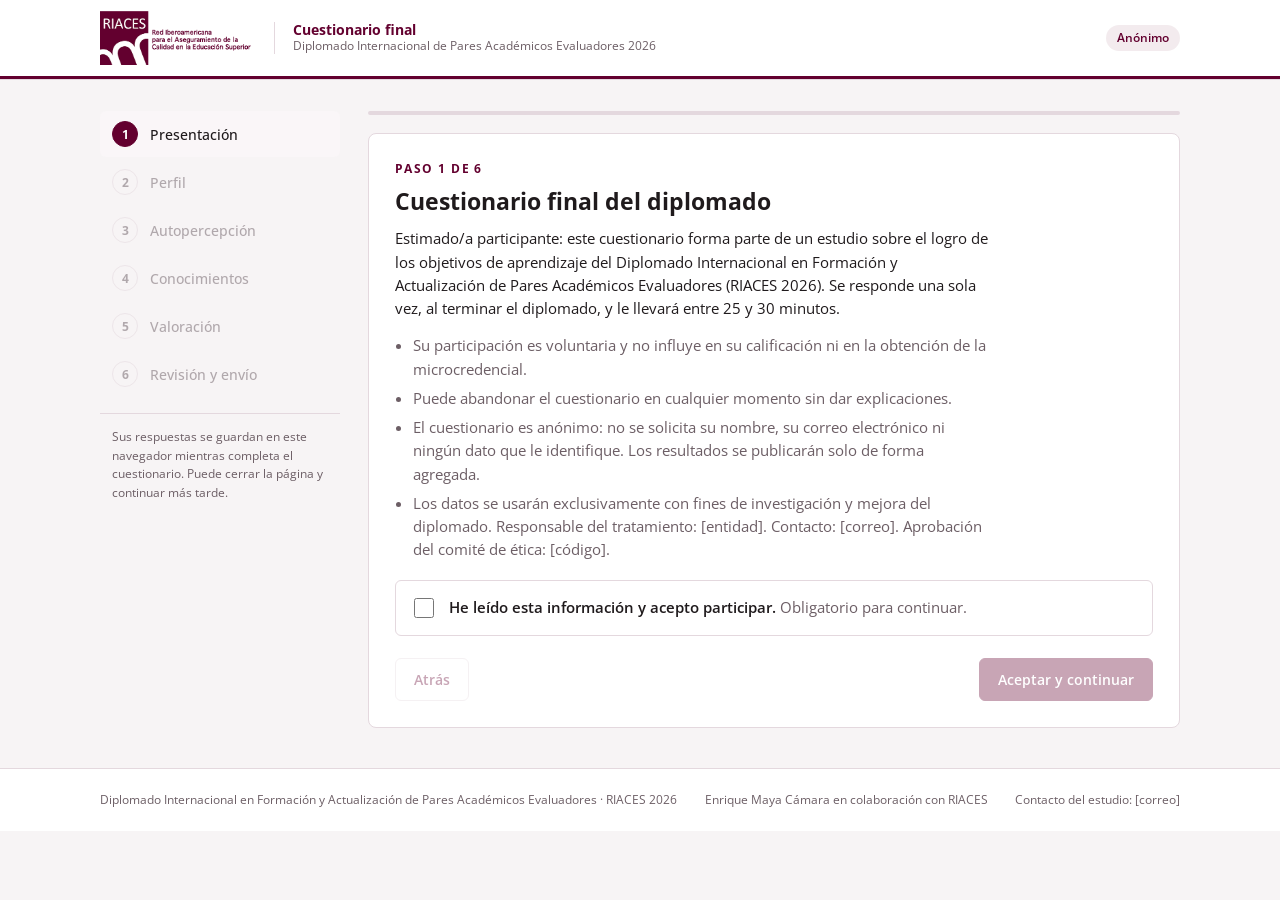
==== commit abb903e4: "Añadir valoración abierta del diplomado (bloque D) - Cuestionario: paso opcional con lo que más gust" ====
--- a/index.html
+++ b/index.html
@@ -6,7 +6,7 @@
 <title>Cuestionario final · CCPE-RIACES 2026</title>
 <meta name="robots" content="noindex">
 <link href="https://fonts.googleapis.com/css2?family=Open+Sans:wght@400;600;700;800&display=swap" rel="stylesheet">
-<link rel="stylesheet" href="assets/base.css">
+<link rel="stylesheet" href="assets/base.css?v=20261126c">
 <style>
 .runner{display:grid;grid-template-columns:240px 1fr;gap:28px;align-items:start;padding-top:32px}
 .steps{position:sticky;top:90px;display:flex;flex-direction:column;gap:2px}
@@ -73,7 +73,8 @@
 .big{font-weight:900;font-size:44px;letter-spacing:.12em;color:var(--accent)}
 .spinner{width:18px;height:18px;border:2px solid rgba(255,255,255,.4);border-top-color:#fff;border-radius:50%;animation:sp 0.8s linear infinite}
 @keyframes sp{to{transform:rotate(360deg)}}
-textarea.t{width:100%;min-height:120px;background:var(--panel2);border:1px solid var(--line);border-radius:6px;color:var(--text);font:12px/1.4 monospace;padding:10px}
+textarea.t{width:100%;min-height:110px;background:var(--panel2);border:1px solid var(--line);border-radius:6px;color:var(--text);font:inherit;line-height:1.5;padding:10px 12px;resize:vertical}
+textarea.t:focus{border-color:var(--accent);outline:none}
 @media (max-width:900px){.runner{grid-template-columns:1fr}.steps{position:static;flex-direction:row;flex-wrap:wrap}.sum{grid-template-columns:repeat(2,1fr)}}
 @media (max-width:560px){.codegrid{grid-template-columns:1fr}.lk,.lk-head{grid-template-columns:1fr repeat(5,34px)}.qa .q{grid-template-columns:1fr}.stage .panel{padding:18px}}
 
@@ -95,7 +96,7 @@
 </head>
 <body>
 <header class="top"><div class="wrap">
-  <img src="assets/logo-riaces.png" alt="RIACES · Red Iberoamericana para el Aseguramiento de la Calidad en la Educación Superior">
+  <img src="assets/logo-riaces.png?v=20261126c" alt="RIACES · Red Iberoamericana para el Aseguramiento de la Calidad en la Educación Superior">
   <div class="brandtxt"><b>Cuestionario final</b><span>Diplomado Internacional de Pares Académicos Evaluadores 2026</span></div>
   <span class="pill acc">Anónimo</span>
 </div></header>
@@ -106,8 +107,8 @@
 </main>
 <footer class="ft"><div class="wrap"><span>Diplomado Internacional en Formación y Actualización de Pares Académicos Evaluadores · RIACES 2026</span><span>Enrique Maya Cámara en colaboración con RIACES</span><span>Contacto del estudio: [correo]</span></div></footer>
 
-<script src="config.js"></script>
-<script src="assets/items.js"></script>
+<script src="config.js?v=20261126c"></script>
+<script src="assets/items.js?v=20261126c"></script>
 <script>
 const API = (window.CCPE_CONFIG||{}).API_URL || '';
 const ITEMS = window.CCPE_ITEMS;
@@ -131,7 +132,12 @@
  {id:'A15',q:'Número de sesiones sincrónicas del diplomado a las que asistió',o:['0','1','2','3','4','5','6']},
  {id:'A16',q:'Proporción de lecturas base que leyó',o:['Ninguna','Menos de la mitad','La mitad o más','Todas']},
  {id:'A17',q:'Número de foros del diplomado en los que participó',o:['0','1','2','3']}];
-const STEPS = ['Presentación','Perfil','Autopercepción','Conocimientos','Revisión y envío'];
+const STEPS = ['Presentación','Perfil','Autopercepción','Conocimientos','Valoración','Revisión y envío'];
+const DQ = [
+ {id:'D1',q:'¿Qué es lo que más le ha gustado del diplomado?'},
+ {id:'D2',q:'¿Qué es lo que menos le ha gustado o qué mejoraría?'},
+ {id:'D3',q:'¿Qué ideas propone para próximos diplomados?'}];
+const DMAX = 1500;
 const NS = STEPS.length;
 const L = 'ABCDE';
 const $ = s => document.querySelector(s);
@@ -141,7 +147,7 @@
 /* ---- Estado y borrador local ---- */
 function nuevoOrden(){ // aleatoriza el orden de las preguntas dentro de cada módulo
   const o=[];for(let m=0;m<3;m++){const g=[...Array(10)].map((_,i)=>m*10+i);for(let i=g.length-1;i>0;i--){const j=Math.floor(Math.random()*(i+1));[g[i],g[j]]=[g[j],g[i]];}o.push(...g);}return o;}
-const nuevo = () => ({step:0,max:0,consent:false,A:{},B:{},C:{},pos:0,orden:nuevoOrden(),t0:Date.now(),enviado:null});
+const nuevo = () => ({step:0,max:0,consent:false,A:{},B:{},C:{},D:{},pos:0,orden:nuevoOrden(),t0:Date.now(),enviado:null});
 let S = nuevo();
 let showMiss = false, sending = false, sendErr = '';
 function guardarBorrador(){try{localStorage.setItem(DRAFT,JSON.stringify(S));}catch(e){}}
@@ -151,7 +157,8 @@
 const missA=()=>AQ.filter(q=>{const v=S.A[q.id];return v==null||v===''||(Array.isArray(v)&&!v.length);}).map(q=>q.id);
 const missB=()=>BITEMS.filter(b=>!(S.B[b.id]&&S.B[b.id].antes&&S.B[b.id].ahora)).map(b=>b.id);
 const nC=()=>Object.keys(S.C).length;
-function done(i){return [S.consent,!missA().length,!missB().length,nC()===30,!!S.enviado][i];}
+const nD=()=>DQ.filter(q=>String((S.D||{})[q.id]||'').trim()).length;
+function done(i){return [S.consent,!missA().length,!missB().length,nC()===30,S.max>4||nD()>0,!!S.enviado][i];}
 function progress(){const p=[S.consent?1:0,1-missA().length/AQ.length,1-missB().length/18,nC()/30];return Math.round(p.reduce((a,b)=>a+b,0)/4*100);}
 function goStep(i){S.step=i;S.max=Math.max(S.max,i);showMiss=false;guardarBorrador();render();window.scrollTo({top:0});}
 
@@ -210,6 +217,7 @@
     return;}
 
   if(S.step===3){renderC(st,h);return;}
+  if(S.step===4){renderD(st,h);return;}
   renderEnvio(st,h);
 }
 
@@ -235,6 +243,14 @@
 }
 function responder(o){S.C['C'+(S.orden[S.pos]+1)]=o;guardarBorrador();render();}
 function avanzarC(){if(!S.C['C'+(S.orden[S.pos]+1)])return;if(S.pos<29){S.pos++;guardarBorrador();render();}else goStep(4);}
+function renderD(st,h){
+  h+=`<div class="panel">${head('Valoración del diplomado','Bloque D')}<p class="muted" style="max-width:68ch">Para terminar, nos gustaría conocer su opinión. Estas preguntas son <b style="font-weight:600;color:var(--text)">opcionales</b>: puede responder solo las que quiera.</p><div class="qa" style="margin-top:18px">`+
+  DQ.map(q=>{const v=(S.D||{})[q.id]||'';return `<div class="q"><span class="id">${q.id}</span><div><label for="d-${q.id}" style="display:block;margin-bottom:8px;font-weight:600">${q.q}</label><textarea class="t dta" id="d-${q.id}" data-d="${q.id}" maxlength="${DMAX}" rows="4" placeholder="Escriba aquí su respuesta (opcional)">${esc(v)}</textarea><p class="hint" id="c-${q.id}">${v.length}/${DMAX} caracteres</p></div></div>`;}).join('')+
+  `</div>${nav('Continuar')}</div>`;
+  st.innerHTML=h;
+  st.querySelectorAll('textarea[data-d]').forEach(ta=>ta.oninput=()=>{S.D=S.D||{};S.D[ta.dataset.d]=ta.value.slice(0,DMAX);document.getElementById('c-'+ta.dataset.d).textContent=ta.value.length+'/'+DMAX+' caracteres';guardarBorrador();});
+  bindNav();
+}
 document.addEventListener('keydown',e=>{
   if(S.step!==3||S.enviado||/INPUT|SELECT|TEXTAREA/.test(document.activeElement.tagName))return;
   const k=e.key.toUpperCase();
@@ -243,20 +259,21 @@
   else if(e.key==='ArrowLeft'&&S.pos>0){S.pos--;render();}
 });
 
-function payload(){return {consentimiento:S.consent,A:S.A,B:S.B,C:S.C,orden:S.orden.map(i=>'C'+(i+1)).join(','),duracion:(Date.now()-S.t0)/1000};}
+function payload(){return {consentimiento:S.consent,A:S.A,B:S.B,C:S.C,D:S.D||{},orden:S.orden.map(i=>'C'+(i+1)).join(','),duracion:(Date.now()-S.t0)/1000};}
 function renderEnvio(st,h){
   const pend=[!S.consent&&'el consentimiento',missA().length&&('perfil: '+missA().join(', ')),missB().length&&('bloque B: '+missB().join(', ')),nC()<30&&((30-nC())+' preguntas del bloque C')].filter(Boolean);
   const nk=Object.values(S.C).filter(v=>v==='E').length;
   h+=`<div class="panel">${head('Revisión y envío')}
-  <div class="tiles sum" style="margin-top:6px;grid-template-columns:repeat(3,1fr)">
+  <div class="tiles sum" style="margin-top:6px;grid-template-columns:repeat(4,1fr)">
     <div class="tile"><div class="v num">${AQ.length-missA().length}/${AQ.length}</div><div class="k">datos de perfil</div></div>
     <div class="tile"><div class="v num">${18-missB().length}/18</div><div class="k">ítems de autopercepción (antes y ahora)</div></div>
-    <div class="tile"><div class="v num">${nC()}/30</div><div class="k">preguntas de conocimientos (${nk} «No lo sé»)</div></div></div>
+    <div class="tile"><div class="v num">${nC()}/30</div><div class="k">preguntas de conocimientos (${nk} «No lo sé»)</div></div>
+    <div class="tile"><div class="v num">${nD()}/3</div><div class="k">preguntas de valoración (opcionales)</div></div></div>
   ${pend.length?`<div class="err">Antes de enviar falta completar: ${pend.join('; ')}.</div>`:`<p style="margin-top:18px;max-width:66ch">Puede volver atrás para revisar cualquier respuesta. Cuando pulse «Enviar respuestas», ya no podrá modificarlas.</p>`}
   ${sendErr?`<div class="err"><b style="font-weight:700">No se han podido enviar las respuestas.</b> ${esc(sendErr)} Compruebe su conexión y vuelva a intentarlo; sus respuestas siguen guardadas en este navegador.</div>`:''}
   <div class="navrow"><button class="btn ghost" id="prev">Atrás</button><button class="btn" id="send" ${pend.length||sending?'disabled':''}>${sending?'<span class="spinner"></span> Enviando…':'Enviar respuestas'}</button></div></div>`;
   st.innerHTML=h;
-  $('#prev').onclick=()=>{S.pos=29;goStep(3);};
+  $('#prev').onclick=()=>goStep(4);
   $('#send').onclick=enviar;
 }
 function enviar(){
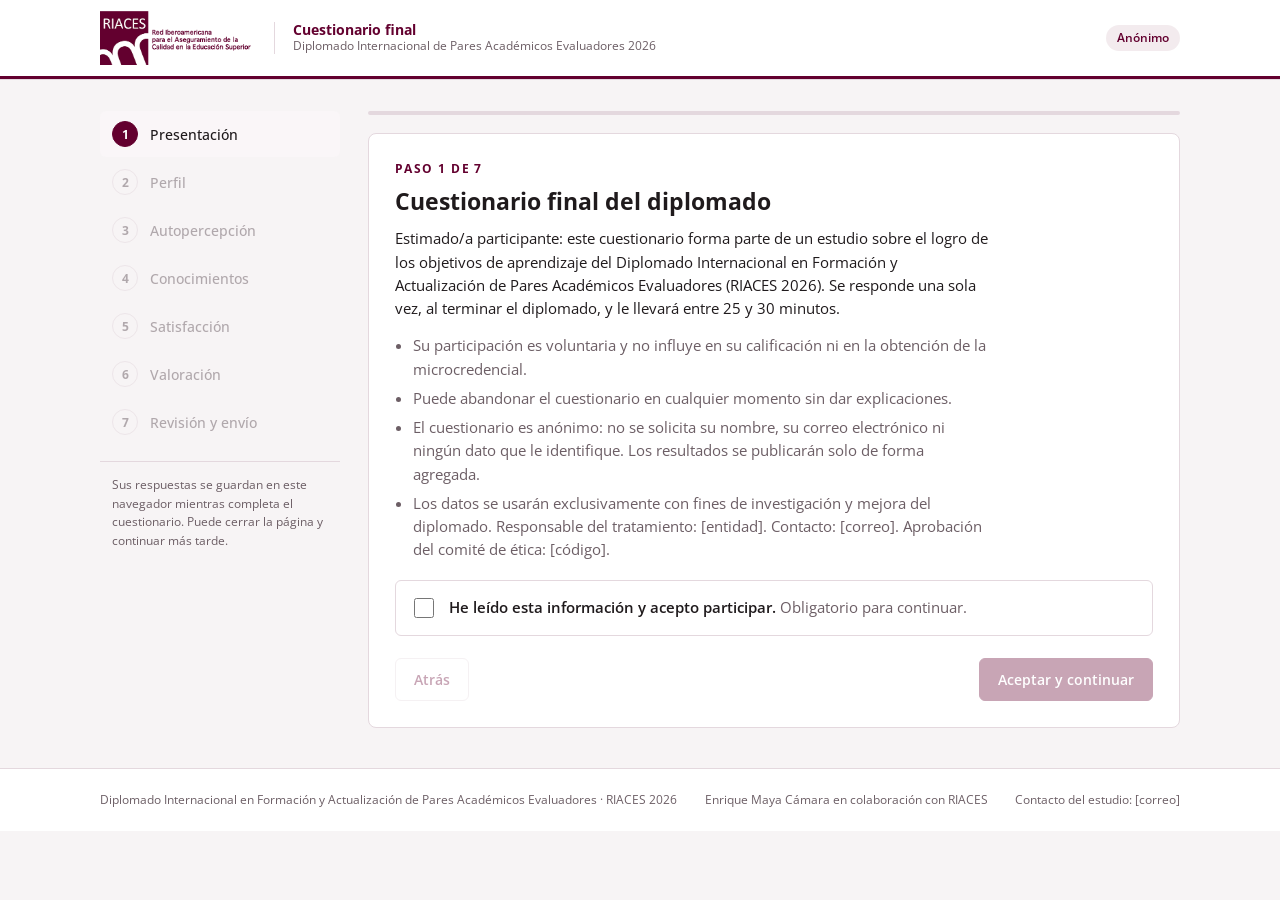
==== commit 09d63b52: "Añadir satisfacción (bloque D) y sugerencias de mejora (bloque E) - Cuestionario: 13 ítems de satisf" ====
--- a/index.html
+++ b/index.html
@@ -6,7 +6,7 @@
 <title>Cuestionario final · CCPE-RIACES 2026</title>
 <meta name="robots" content="noindex">
 <link href="https://fonts.googleapis.com/css2?family=Open+Sans:wght@400;600;700;800&display=swap" rel="stylesheet">
-<link rel="stylesheet" href="assets/base.css?v=20261126c">
+<link rel="stylesheet" href="assets/base.css?v=20261126d">
 <style>
 .runner{display:grid;grid-template-columns:240px 1fr;gap:28px;align-items:start;padding-top:32px}
 .steps{position:sticky;top:90px;display:flex;flex-direction:column;gap:2px}
@@ -69,7 +69,7 @@
 .kbd{font-size:12px;color:var(--muted)}
 .kbd kbd{font-family:inherit;border:1px solid var(--line);border-radius:4px;padding:1px 6px;font-size:11px}
 .err{margin-top:16px;padding:12px 16px;border-radius:8px;border-left:4px solid var(--red);background:var(--red-soft)}
-.sum{display:grid;grid-template-columns:repeat(4,1fr)}
+.sum{display:grid;grid-template-columns:repeat(5,1fr)}
 .big{font-weight:900;font-size:44px;letter-spacing:.12em;color:var(--accent)}
 .spinner{width:18px;height:18px;border:2px solid rgba(255,255,255,.4);border-top-color:#fff;border-radius:50%;animation:sp 0.8s linear infinite}
 @keyframes sp{to{transform:rotate(360deg)}}
@@ -96,7 +96,7 @@
 </head>
 <body>
 <header class="top"><div class="wrap">
-  <img src="assets/logo-riaces.png?v=20261126c" alt="RIACES · Red Iberoamericana para el Aseguramiento de la Calidad en la Educación Superior">
+  <img src="assets/logo-riaces.png?v=20261126d" alt="RIACES · Red Iberoamericana para el Aseguramiento de la Calidad en la Educación Superior">
   <div class="brandtxt"><b>Cuestionario final</b><span>Diplomado Internacional de Pares Académicos Evaluadores 2026</span></div>
   <span class="pill acc">Anónimo</span>
 </div></header>
@@ -107,8 +107,8 @@
 </main>
 <footer class="ft"><div class="wrap"><span>Diplomado Internacional en Formación y Actualización de Pares Académicos Evaluadores · RIACES 2026</span><span>Enrique Maya Cámara en colaboración con RIACES</span><span>Contacto del estudio: [correo]</span></div></footer>
 
-<script src="config.js?v=20261126c"></script>
-<script src="assets/items.js?v=20261126c"></script>
+<script src="config.js?v=20261126d"></script>
+<script src="assets/items.js?v=20261126d"></script>
 <script>
 const API = (window.CCPE_CONFIG||{}).API_URL || '';
 const ITEMS = window.CCPE_ITEMS;
@@ -132,12 +132,32 @@
  {id:'A15',q:'Número de sesiones sincrónicas del diplomado a las que asistió',o:['0','1','2','3','4','5','6']},
  {id:'A16',q:'Proporción de lecturas base que leyó',o:['Ninguna','Menos de la mitad','La mitad o más','Todas']},
  {id:'A17',q:'Número de foros del diplomado en los que participó',o:['0','1','2','3']}];
-const STEPS = ['Presentación','Perfil','Autopercepción','Conocimientos','Valoración','Revisión y envío'];
-const DQ = [
- {id:'D1',q:'¿Qué es lo que más le ha gustado del diplomado?'},
- {id:'D2',q:'¿Qué es lo que menos le ha gustado o qué mejoraría?'},
- {id:'D3',q:'¿Qué ideas propone para próximos diplomados?'}];
-const DMAX = 1500;
+const STEPS = ['Presentación','Perfil','Autopercepción','Conocimientos','Satisfacción','Valoración','Revisión y envío'];
+const SAT = [
+ {c:'Contenidos',items:[
+  {id:'D1',t:'Pertinencia de los contenidos para mi labor como par evaluador'},
+  {id:'D2',t:'Actualidad de los contenidos (IA, microcredenciales, evaluación virtual)'},
+  {id:'D3',t:'Calidad y utilidad de las lecturas y los materiales'},
+  {id:'D4',t:'Equilibrio entre teoría y práctica (casos, ejercicios)'}]},
+ {c:'Instructores',items:[
+  {id:'D5',t:'Dominio de los temas por parte de los ponentes'},
+  {id:'D6',t:'Claridad de las exposiciones'},
+  {id:'D7',t:'Capacidad para promover la participación y resolver dudas'},
+  {id:'D8',t:'Retroalimentación recibida en las actividades'}]},
+ {c:'Logística y dinámicas de las sesiones',items:[
+  {id:'D9',t:'Organización y comunicación del diplomado (calendario, avisos, accesos)'},
+  {id:'D10',t:'Funcionamiento de la plataforma y de las sesiones sincrónicas'},
+  {id:'D11',t:'Horario y duración de las sesiones'},
+  {id:'D12',t:'Dinámicas de las sesiones (trabajo en grupo, foros, interacción)'}]},
+ {c:'Valoración global',items:[
+  {id:'D13',t:'Satisfacción global con el diplomado'}]}];
+const DIDS = SAT.flatMap(g=>g.items.map(i=>i.id));
+const EQ = [
+ {id:'E1',q:'¿Qué es lo que más le ha gustado del diplomado?'},
+ {id:'E2',q:'¿Qué es lo que menos le ha gustado?'},
+ {id:'E3',q:'¿Qué sugerencias de mejora propone para este diplomado?'},
+ {id:'E4',q:'¿Qué ideas propone para próximos diplomados?'}];
+const EMAX = 1500;
 const NS = STEPS.length;
 const L = 'ABCDE';
 const $ = s => document.querySelector(s);
@@ -147,7 +167,7 @@
 /* ---- Estado y borrador local ---- */
 function nuevoOrden(){ // aleatoriza el orden de las preguntas dentro de cada módulo
   const o=[];for(let m=0;m<3;m++){const g=[...Array(10)].map((_,i)=>m*10+i);for(let i=g.length-1;i>0;i--){const j=Math.floor(Math.random()*(i+1));[g[i],g[j]]=[g[j],g[i]];}o.push(...g);}return o;}
-const nuevo = () => ({step:0,max:0,consent:false,A:{},B:{},C:{},D:{},pos:0,orden:nuevoOrden(),t0:Date.now(),enviado:null});
+const nuevo = () => ({step:0,max:0,consent:false,A:{},B:{},C:{},D:{},E:{},pos:0,orden:nuevoOrden(),t0:Date.now(),enviado:null});
 let S = nuevo();
 let showMiss = false, sending = false, sendErr = '';
 function guardarBorrador(){try{localStorage.setItem(DRAFT,JSON.stringify(S));}catch(e){}}
@@ -157,9 +177,10 @@
 const missA=()=>AQ.filter(q=>{const v=S.A[q.id];return v==null||v===''||(Array.isArray(v)&&!v.length);}).map(q=>q.id);
 const missB=()=>BITEMS.filter(b=>!(S.B[b.id]&&S.B[b.id].antes&&S.B[b.id].ahora)).map(b=>b.id);
 const nC=()=>Object.keys(S.C).length;
-const nD=()=>DQ.filter(q=>String((S.D||{})[q.id]||'').trim()).length;
-function done(i){return [S.consent,!missA().length,!missB().length,nC()===30,S.max>4||nD()>0,!!S.enviado][i];}
-function progress(){const p=[S.consent?1:0,1-missA().length/AQ.length,1-missB().length/18,nC()/30];return Math.round(p.reduce((a,b)=>a+b,0)/4*100);}
+const missD=()=>DIDS.filter(id=>!(S.D||{})[id]);
+const nE=()=>EQ.filter(q=>String((S.E||{})[q.id]||'').trim()).length;
+function done(i){return [S.consent,!missA().length,!missB().length,nC()===30,!missD().length,S.max>5||nE()>0,!!S.enviado][i];}
+function progress(){const p=[S.consent?1:0,1-missA().length/AQ.length,1-missB().length/18,nC()/30,1-missD().length/DIDS.length];return Math.round(p.reduce((a,b)=>a+b,0)/5*100);}
 function goStep(i){S.step=i;S.max=Math.max(S.max,i);showMiss=false;guardarBorrador();render();window.scrollTo({top:0});}
 
 /* ---- Pasos laterales ---- */
@@ -218,6 +239,7 @@
 
   if(S.step===3){renderC(st,h);return;}
   if(S.step===4){renderD(st,h);return;}
+  if(S.step===5){renderE(st,h);return;}
   renderEnvio(st,h);
 }
 
@@ -243,12 +265,22 @@
 }
 function responder(o){S.C['C'+(S.orden[S.pos]+1)]=o;guardarBorrador();render();}
 function avanzarC(){if(!S.C['C'+(S.orden[S.pos]+1)])return;if(S.pos<29){S.pos++;guardarBorrador();render();}else goStep(4);}
-function renderD(st,h){
-  h+=`<div class="panel">${head('Valoración del diplomado','Bloque D')}<p class="muted" style="max-width:68ch">Para terminar, nos gustaría conocer su opinión. Estas preguntas son <b style="font-weight:600;color:var(--text)">opcionales</b>: puede responder solo las que quiera.</p><div class="qa" style="margin-top:18px">`+
-  DQ.map(q=>{const v=(S.D||{})[q.id]||'';return `<div class="q"><span class="id">${q.id}</span><div><label for="d-${q.id}" style="display:block;margin-bottom:8px;font-weight:600">${q.q}</label><textarea class="t dta" id="d-${q.id}" data-d="${q.id}" maxlength="${DMAX}" rows="4" placeholder="Escriba aquí su respuesta (opcional)">${esc(v)}</textarea><p class="hint" id="c-${q.id}">${v.length}/${DMAX} caracteres</p></div></div>`;}).join('')+
+const SATL=['Muy insatisfecho','Insatisfecho','Neutral','Satisfecho','Muy satisfecho'];
+function renderD(st,h){const miss=showMiss?missD():[];
+  h+=`<div class="panel">${head('Satisfacción con el diplomado','Bloque D')}<p class="muted" style="max-width:68ch">Indique su grado de satisfacción con cada aspecto. 1 = Muy insatisfecho · 2 = Insatisfecho · 3 = Neutral · 4 = Satisfecho · 5 = Muy satisfecho. <span class="num">${DIDS.length-missD().length}/${DIDS.length}</span> respondidos.</p>
+  <div style="margin-top:14px"><div class="lk-head"><span>Aspecto</span><span>1<br>Muy insat.</span><span>2</span><span>3</span><span>4</span><span>5<br>Muy sat.</span></div>`+
+  SAT.map(g=>`<div class="lk-mod">${g.c}</div>`+g.items.map(x=>`<div class="lk ${miss.includes(x.id)?'miss':''}" id="q-${x.id}"><p><b>${x.id}</b>${esc(x.t)}</p>${[1,2,3,4,5].map(v=>`<button data-sd="${x.id}" data-v="${v}" aria-pressed="${(S.D||{})[x.id]===v}" aria-label="${x.id}: ${SATL[v-1]}" title="${SATL[v-1]}">${v}</button>`).join('')}</div>`).join('')).join('')+
+  `</div>${miss.length?`<div class="err">Faltan por responder: ${miss.join(', ')}.</div>`:''}${nav()}</div>`;
+  st.innerHTML=h;
+  st.querySelectorAll('button[data-sd]').forEach(b=>b.onclick=()=>{S.D=S.D||{};S.D[b.dataset.sd]=+b.dataset.v;guardarBorrador();keepScroll(render);});
+  bindNav(()=>{if(missD().length){showMiss=true;render();const f=document.getElementById('q-'+missD()[0]);if(f)f.scrollIntoView({block:'center'});}else goStep(5);});
+}
+function renderE(st,h){
+  h+=`<div class="panel">${head('Valoración del diplomado','Bloque E')}<p class="muted" style="max-width:68ch">Para terminar, nos gustaría conocer su opinión. Estas preguntas son <b style="font-weight:600;color:var(--text)">opcionales</b>: puede responder solo las que quiera.</p><div class="qa" style="margin-top:18px">`+
+  EQ.map(q=>{const v=(S.E||{})[q.id]||'';return `<div class="q"><span class="id">${q.id}</span><div><label for="e-${q.id}" style="display:block;margin-bottom:8px;font-weight:600">${q.q}</label><textarea class="t" id="e-${q.id}" data-e="${q.id}" maxlength="${EMAX}" rows="4" placeholder="Escriba aquí su respuesta (opcional)">${esc(v)}</textarea><p class="hint" id="c-${q.id}">${v.length}/${EMAX} caracteres</p></div></div>`;}).join('')+
   `</div>${nav('Continuar')}</div>`;
   st.innerHTML=h;
-  st.querySelectorAll('textarea[data-d]').forEach(ta=>ta.oninput=()=>{S.D=S.D||{};S.D[ta.dataset.d]=ta.value.slice(0,DMAX);document.getElementById('c-'+ta.dataset.d).textContent=ta.value.length+'/'+DMAX+' caracteres';guardarBorrador();});
+  st.querySelectorAll('textarea[data-e]').forEach(ta=>ta.oninput=()=>{S.E=S.E||{};S.E[ta.dataset.e]=ta.value.slice(0,EMAX);document.getElementById('c-'+ta.dataset.e).textContent=ta.value.length+'/'+EMAX+' caracteres';guardarBorrador();});
   bindNav();
 }
 document.addEventListener('keydown',e=>{
@@ -259,21 +291,22 @@
   else if(e.key==='ArrowLeft'&&S.pos>0){S.pos--;render();}
 });
 
-function payload(){return {consentimiento:S.consent,A:S.A,B:S.B,C:S.C,D:S.D||{},orden:S.orden.map(i=>'C'+(i+1)).join(','),duracion:(Date.now()-S.t0)/1000};}
+function payload(){return {consentimiento:S.consent,A:S.A,B:S.B,C:S.C,D:S.D||{},E:S.E||{},orden:S.orden.map(i=>'C'+(i+1)).join(','),duracion:(Date.now()-S.t0)/1000};}
 function renderEnvio(st,h){
-  const pend=[!S.consent&&'el consentimiento',missA().length&&('perfil: '+missA().join(', ')),missB().length&&('bloque B: '+missB().join(', ')),nC()<30&&((30-nC())+' preguntas del bloque C')].filter(Boolean);
+  const pend=[!S.consent&&'el consentimiento',missA().length&&('perfil: '+missA().join(', ')),missB().length&&('bloque B: '+missB().join(', ')),nC()<30&&((30-nC())+' preguntas del bloque C'),missD().length&&('satisfacción: '+missD().join(', '))].filter(Boolean);
   const nk=Object.values(S.C).filter(v=>v==='E').length;
   h+=`<div class="panel">${head('Revisión y envío')}
-  <div class="tiles sum" style="margin-top:6px;grid-template-columns:repeat(4,1fr)">
+  <div class="tiles sum" style="margin-top:6px">
     <div class="tile"><div class="v num">${AQ.length-missA().length}/${AQ.length}</div><div class="k">datos de perfil</div></div>
     <div class="tile"><div class="v num">${18-missB().length}/18</div><div class="k">ítems de autopercepción (antes y ahora)</div></div>
     <div class="tile"><div class="v num">${nC()}/30</div><div class="k">preguntas de conocimientos (${nk} «No lo sé»)</div></div>
-    <div class="tile"><div class="v num">${nD()}/3</div><div class="k">preguntas de valoración (opcionales)</div></div></div>
+    <div class="tile"><div class="v num">${DIDS.length-missD().length}/${DIDS.length}</div><div class="k">ítems de satisfacción</div></div>
+    <div class="tile"><div class="v num">${nE()}/4</div><div class="k">preguntas abiertas (opcionales)</div></div></div>
   ${pend.length?`<div class="err">Antes de enviar falta completar: ${pend.join('; ')}.</div>`:`<p style="margin-top:18px;max-width:66ch">Puede volver atrás para revisar cualquier respuesta. Cuando pulse «Enviar respuestas», ya no podrá modificarlas.</p>`}
   ${sendErr?`<div class="err"><b style="font-weight:700">No se han podido enviar las respuestas.</b> ${esc(sendErr)} Compruebe su conexión y vuelva a intentarlo; sus respuestas siguen guardadas en este navegador.</div>`:''}
   <div class="navrow"><button class="btn ghost" id="prev">Atrás</button><button class="btn" id="send" ${pend.length||sending?'disabled':''}>${sending?'<span class="spinner"></span> Enviando…':'Enviar respuestas'}</button></div></div>`;
   st.innerHTML=h;
-  $('#prev').onclick=()=>goStep(4);
+  $('#prev').onclick=()=>goStep(5);
   $('#send').onclick=enviar;
 }
 function enviar(){
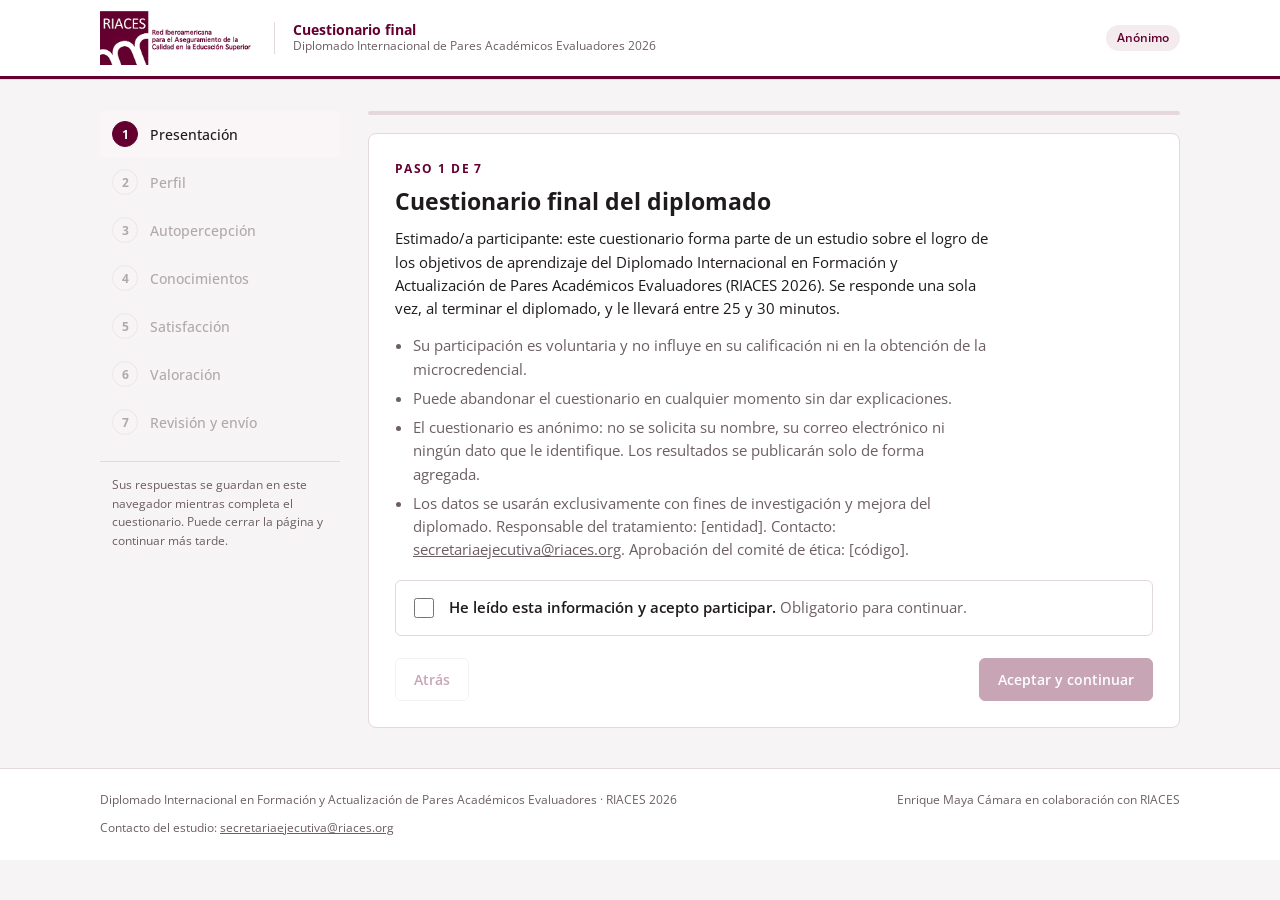
==== commit 775845ef: "Añadir el correo de contacto del estudio (secretaría ejecutiva de RIACES) Co-Authored-By: Claude Opu" ====
--- a/index.html
+++ b/index.html
@@ -105,7 +105,7 @@
   <aside class="steps" id="steps" aria-label="Pasos del cuestionario"></aside>
   <div class="stage" id="stage" aria-live="polite"></div>
 </main>
-<footer class="ft"><div class="wrap"><span>Diplomado Internacional en Formación y Actualización de Pares Académicos Evaluadores · RIACES 2026</span><span>Enrique Maya Cámara en colaboración con RIACES</span><span>Contacto del estudio: [correo]</span></div></footer>
+<footer class="ft"><div class="wrap"><span>Diplomado Internacional en Formación y Actualización de Pares Académicos Evaluadores · RIACES 2026</span><span>Enrique Maya Cámara en colaboración con RIACES</span><span>Contacto del estudio: <a href="mailto:secretariaejecutiva@riaces.org" style="color:inherit">secretariaejecutiva@riaces.org</a></span></div></footer>
 
 <script src="config.js?v=20261126d"></script>
 <script src="assets/items.js?v=20261126d"></script>
@@ -207,7 +207,7 @@
       <li>Su participación es voluntaria y no influye en su calificación ni en la obtención de la microcredencial.</li>
       <li>Puede abandonar el cuestionario en cualquier momento sin dar explicaciones.</li>
       <li>El cuestionario es anónimo: no se solicita su nombre, su correo electrónico ni ningún dato que le identifique. Los resultados se publicarán solo de forma agregada.</li>
-      <li>Los datos se usarán exclusivamente con fines de investigación y mejora del diplomado. Responsable del tratamiento: [entidad]. Contacto: [correo]. Aprobación del comité de ética: [código].</li></ul>
+      <li>Los datos se usarán exclusivamente con fines de investigación y mejora del diplomado. Responsable del tratamiento: [entidad]. Contacto: <a href="mailto:secretariaejecutiva@riaces.org" style="color:inherit">secretariaejecutiva@riaces.org</a>. Aprobación del comité de ética: [código].</li></ul>
     <label class="check" for="consent"><input type="checkbox" id="consent" ${S.consent?'checked':''}><span><b style="font-weight:600">He leído esta información y acepto participar.</b> <span class="muted">Obligatorio para continuar.</span></span></label>
     ${nav('Aceptar y continuar',S.consent)}</div>`;
     st.innerHTML=h;$('#consent').onchange=e=>{S.consent=e.target.checked;guardarBorrador();render();};bindNav();return;}
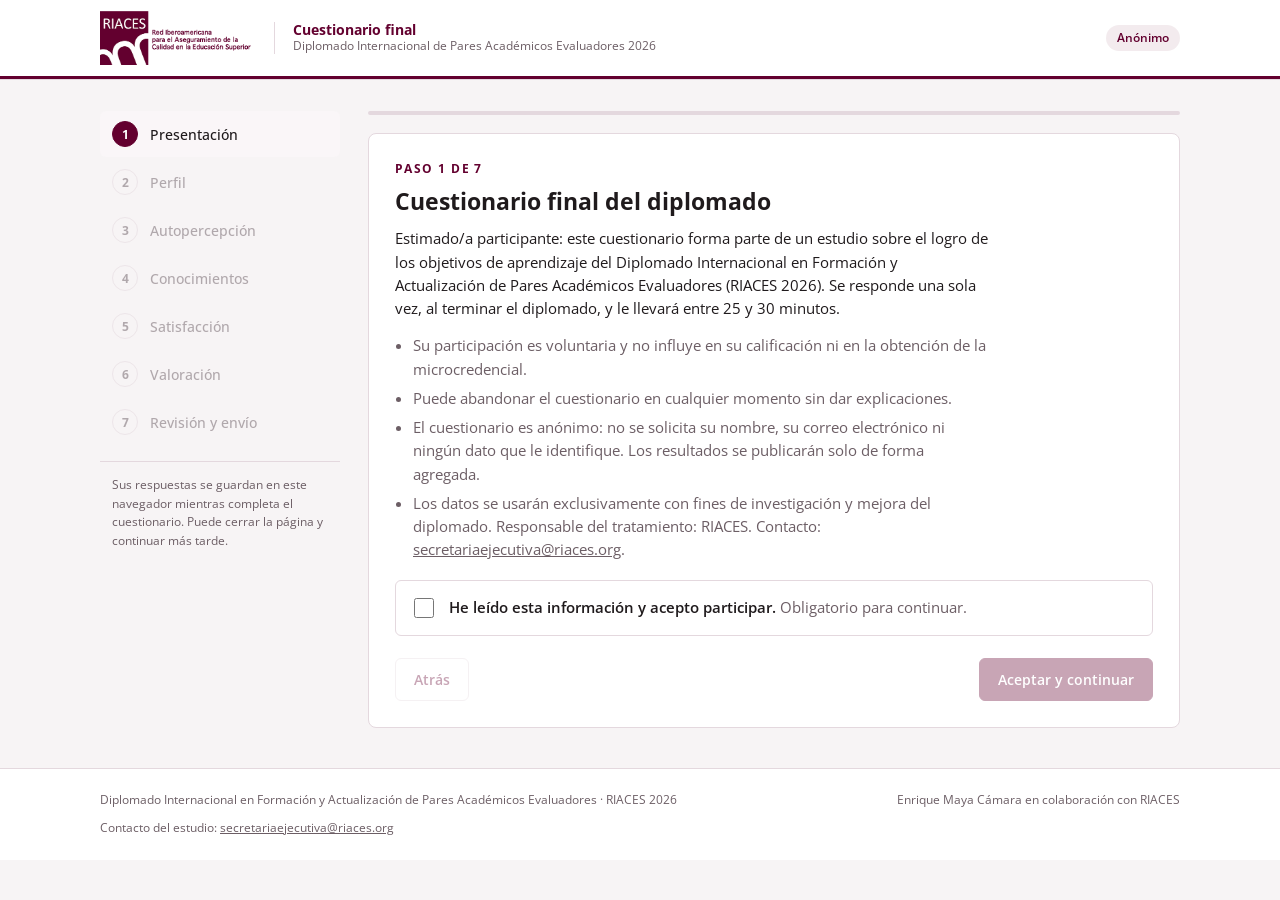
==== commit 0011f60f: "Completar el consentimiento: RIACES como responsable del tratamiento Co-Authored-By: Claude Opus 5.5" ====
--- a/index.html
+++ b/index.html
@@ -207,7 +207,7 @@
       <li>Su participación es voluntaria y no influye en su calificación ni en la obtención de la microcredencial.</li>
       <li>Puede abandonar el cuestionario en cualquier momento sin dar explicaciones.</li>
       <li>El cuestionario es anónimo: no se solicita su nombre, su correo electrónico ni ningún dato que le identifique. Los resultados se publicarán solo de forma agregada.</li>
-      <li>Los datos se usarán exclusivamente con fines de investigación y mejora del diplomado. Responsable del tratamiento: [entidad]. Contacto: <a href="mailto:secretariaejecutiva@riaces.org" style="color:inherit">secretariaejecutiva@riaces.org</a>. Aprobación del comité de ética: [código].</li></ul>
+      <li>Los datos se usarán exclusivamente con fines de investigación y mejora del diplomado. Responsable del tratamiento: RIACES. Contacto: <a href="mailto:secretariaejecutiva@riaces.org" style="color:inherit">secretariaejecutiva@riaces.org</a>.</li></ul>
     <label class="check" for="consent"><input type="checkbox" id="consent" ${S.consent?'checked':''}><span><b style="font-weight:600">He leído esta información y acepto participar.</b> <span class="muted">Obligatorio para continuar.</span></span></label>
     ${nav('Aceptar y continuar',S.consent)}</div>`;
     st.innerHTML=h;$('#consent').onchange=e=>{S.consent=e.target.checked;guardarBorrador();render();};bindNav();return;}
